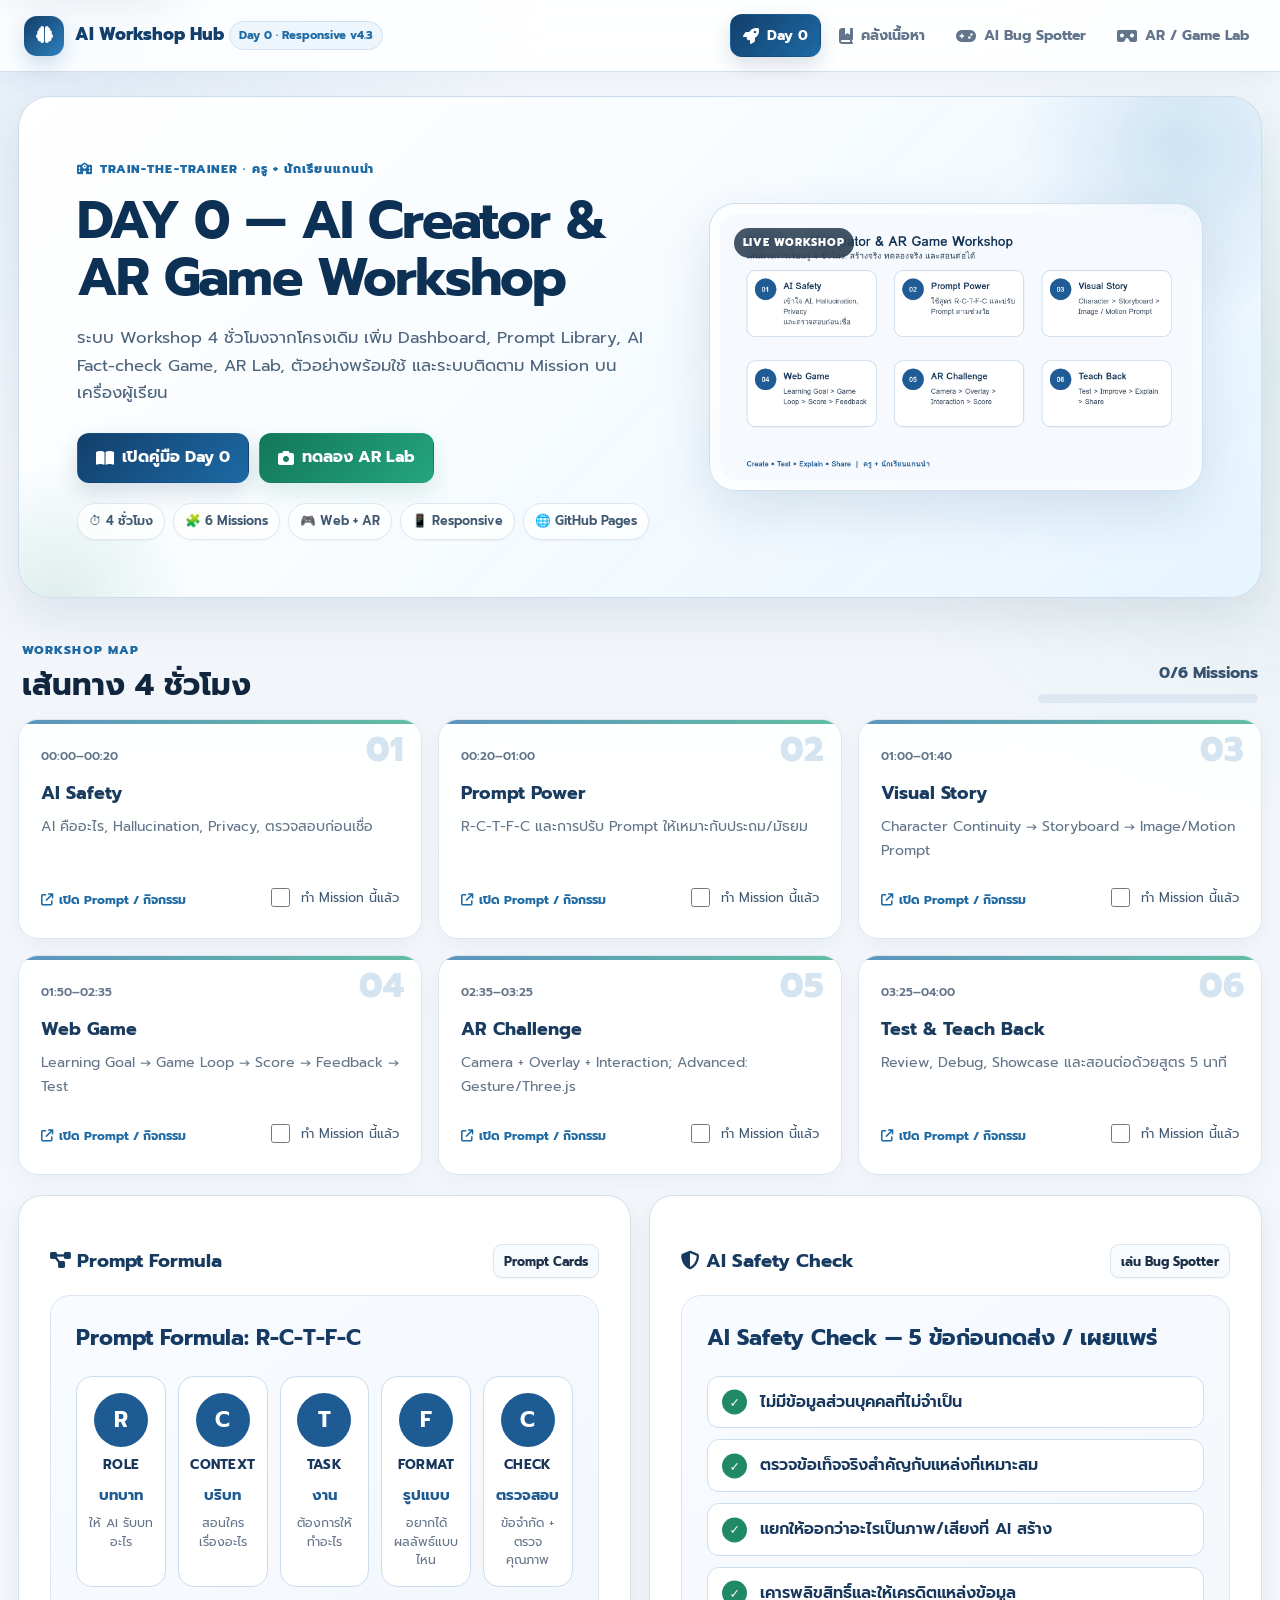
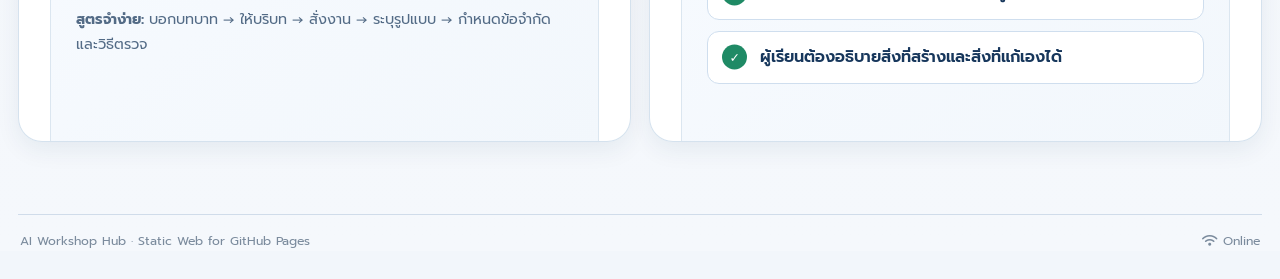
==== index.html @ 56086488 "full version" ====
<!DOCTYPE html>

<html lang="th">
<head>
<meta charset="utf-8"/>
<meta content="width=device-width, initial-scale=1.0, viewport-fit=cover" name="viewport"/><meta content="yes" name="apple-mobile-web-app-capable"/><meta content="default" name="apple-mobile-web-app-status-bar-style"/>
<meta content="#153a63" name="theme-color"/>
<meta content="AI Workshop Hub สำหรับครูและนักเรียนแกนนำ พร้อม Day 0, Prompt Library, AI Bug Spotter และ AR Lab" name="description"/>
<title>AI Workshop Hub — Day 0 Creator &amp; AR Lab</title>
<link href="manifest.webmanifest" rel="manifest"/>
<link href="style.css" rel="stylesheet"/>
<link href="https://fonts.googleapis.com" rel="preconnect"/>
<link crossorigin="" href="https://fonts.gstatic.com" rel="preconnect"/>
<link href="https://fonts.googleapis.com/css2?family=Prompt:wght@300;400;500;600;700&amp;display=swap" rel="stylesheet"/>
<link href="https://cdnjs.cloudflare.com/ajax/libs/font-awesome/6.5.1/css/all.min.css" rel="stylesheet">
<script defer="" src="https://cdn.jsdelivr.net/npm/marked/marked.min.js"></script>
<link href="https://cdnjs.cloudflare.com/ajax/libs/highlight.js/11.9.0/styles/github-dark.min.css" rel="stylesheet">
<script defer="" src="https://cdnjs.cloudflare.com/ajax/libs/highlight.js/11.9.0/highlight.min.js"></script>
<script defer="" src="https://unpkg.com/peerjs@1.5.2/dist/peerjs.min.js"></script>
<script defer="" src="https://cdnjs.cloudflare.com/ajax/libs/qrcodejs/1.0.0/qrcode.min.js"></script>
<script defer="" src="https://cdn.jsdelivr.net/npm/canvas-confetti@1.9.2/dist/confetti.browser.min.js"></script>
<script defer="" src="app.js"></script>
</head>
<body><a class="skip-link" href="#main-content">ข้ามไปยังเนื้อหาหลัก</a>
<div aria-live="polite" class="toast" id="toast" role="status">สำเร็จ</div>
<div aria-labelledby="modal-title" aria-modal="true" class="modal-backdrop hidden" id="feedback-modal" role="dialog">
<div class="modal-card">
<div class="modal-icon" id="modal-icon"></div>
<h3 id="modal-title">ผลการตรวจสอบ</h3>
<p class="modal-text" id="modal-explanation"></p>
<div class="modal-points" id="modal-points"></div>
<button class="btn btn-primary" id="btn-modal-next">ข้อถัดไป <i class="fa-solid fa-arrow-right"></i></button>
</div>
</div>
<header class="navbar">
<button aria-label="กลับหน้า Day 0" class="brand-button" data-target="home-view">
<i class="fa-solid fa-brain"></i>
<span class="brand-name">AI Workshop Hub <span class="badge-tag">Day 0 · Responsive v4.3</span></span>
</button>
<nav aria-label="เมนูหลัก" class="top-nav">
<button aria-label="Day 0" class="nav-btn active" data-target="home-view"><i class="fa-solid fa-rocket"></i><span class="nav-label">Day 0</span></button>
<button aria-label="คลังเนื้อหา" class="nav-btn" data-target="prompts-view"><i class="fa-solid fa-book-bookmark"></i><span class="nav-label">คลังเนื้อหา</span></button>
<button aria-label="AI Bug Spotter" class="nav-btn" data-target="game-view"><i class="fa-solid fa-gamepad"></i><span class="nav-label">AI Bug Spotter</span></button>
<button aria-label="AR / Game Lab" class="nav-btn" data-target="lab-view"><i class="fa-solid fa-vr-cardboard"></i><span class="nav-label">AR / Game Lab</span></button>
</nav>
</header>
<main class="container" id="main-content">
<section class="view active" id="home-view">
<div class="hero-panel">
<div class="hero-copy">
<span class="eyebrow"><i class="fa-solid fa-school"></i> Train-the-Trainer · ครู + นักเรียนแกนนำ</span>
<h1>DAY 0 — AI Creator &amp; AR Game Workshop</h1>
<p>ระบบ Workshop 4 ชั่วโมงจากโครงเดิม เพิ่ม Dashboard, Prompt Library, AI Fact-check Game, AR Lab, ตัวอย่างพร้อมใช้ และระบบติดตาม Mission บนเครื่องผู้เรียน</p>
<div class="hero-actions">
<button class="btn btn-primary btn-lg quick-nav" data-open-doc="content/day0.md" data-target="prompts-view"><i class="fa-solid fa-book-open"></i> เปิดคู่มือ Day 0</button>
<button class="btn btn-accent btn-lg quick-nav" data-target="lab-view"><i class="fa-solid fa-camera"></i> ทดลอง AR Lab</button>
</div>
<div class="hero-meta"><span>⏱ 4 ชั่วโมง</span><span>🧩 6 Missions</span><span>🎮 Web + AR</span><span>📱 Responsive</span><span>🌐 GitHub Pages</span></div>
</div>
<div class="hero-media">
<video autoplay="" loop="" muted="" playsinline="" poster="assets/day0/01-workshop-map.png" preload="metadata" src="assets/day0/workshop-intro.mp4"></video>
</div>
</div>
<div class="section-heading">
<div><span class="eyebrow">WORKSHOP MAP</span><h2>เส้นทาง 4 ชั่วโมง</h2></div>
<div class="progress-summary"><strong id="mission-progress-text">0/6 Missions</strong><div class="mini-progress"><span id="mission-progress-bar"></span></div></div>
</div>
<div class="timeline-grid" id="mission-grid">
<article class="mission-card mission-open" data-mission="1" data-open-doc="content/prompt-review-pack.md" data-find="AI Safety Check" role="button" tabindex="0" aria-label="เปิดเนื้อหา Mission 1: AI Safety">
<span class="mission-time">00:00–00:20</span><div class="mission-num">01</div>
<h3>AI Safety</h3><p>AI คืออะไร, Hallucination, Privacy, ตรวจสอบก่อนเชื่อ</p>
<div class="mission-footer"><span class="mission-link"><i class="fa-solid fa-arrow-up-right-from-square"></i> เปิด Prompt / กิจกรรม</span>
<label><input class="mission-check" data-mission="1" type="checkbox"/> ทำ Mission นี้แล้ว</label></div>
</article>
<article class="mission-card mission-open" data-mission="2" data-open-doc="content/prompt-cards.md" data-find="Explain" role="button" tabindex="0" aria-label="เปิดเนื้อหา Mission 2: Prompt Power">
<span class="mission-time">00:20–01:00</span><div class="mission-num">02</div>
<h3>Prompt Power</h3><p>R-C-T-F-C และการปรับ Prompt ให้เหมาะกับประถม/มัธยม</p>
<div class="mission-footer"><span class="mission-link"><i class="fa-solid fa-arrow-up-right-from-square"></i> เปิด Prompt / กิจกรรม</span>
<label><input class="mission-check" data-mission="2" type="checkbox"/> ทำ Mission นี้แล้ว</label></div>
</article>
<article class="mission-card mission-open" data-mission="3" data-open-doc="content/prompt-visual-story-pack.md" data-find="Storyboard 6 Scenes" role="button" tabindex="0" aria-label="เปิดเนื้อหา Mission 3: Visual Story">
<span class="mission-time">01:00–01:40</span><div class="mission-num">03</div>
<h3>Visual Story</h3><p>Character Continuity → Storyboard → Image/Motion Prompt</p>
<div class="mission-footer"><span class="mission-link"><i class="fa-solid fa-arrow-up-right-from-square"></i> เปิด Prompt / กิจกรรม</span>
<label><input class="mission-check" data-mission="3" type="checkbox"/> ทำ Mission นี้แล้ว</label></div>
</article>
<article class="mission-card mission-open" data-mission="4" data-open-doc="content/prompt-game-pack.md" data-find="Web Quiz Adventure" role="button" tabindex="0" aria-label="เปิดเนื้อหา Mission 4: Web Game">
<span class="mission-time">01:50–02:35</span><div class="mission-num">04</div>
<h3>Web Game</h3><p>Learning Goal → Game Loop → Score → Feedback → Test</p>
<div class="mission-footer"><span class="mission-link"><i class="fa-solid fa-arrow-up-right-from-square"></i> เปิด Prompt / กิจกรรม</span>
<label><input class="mission-check" data-mission="4" type="checkbox"/> ทำ Mission นี้แล้ว</label></div>
</article>
<article class="mission-card mission-open" data-mission="5" data-open-doc="content/prompt-ar-pack.md" data-find="Camera AR Learning Hunt" role="button" tabindex="0" aria-label="เปิดเนื้อหา Mission 5: AR Challenge">
<span class="mission-time">02:35–03:25</span><div class="mission-num">05</div>
<h3>AR Challenge</h3><p>Camera + Overlay + Interaction; Advanced: Gesture/Three.js</p>
<div class="mission-footer"><span class="mission-link"><i class="fa-solid fa-arrow-up-right-from-square"></i> เปิด Prompt / กิจกรรม</span>
<label><input class="mission-check" data-mission="5" type="checkbox"/> ทำ Mission นี้แล้ว</label></div>
</article>
<article class="mission-card mission-open" data-mission="6" data-open-doc="content/prompt-review-pack.md" data-find="UX Test" role="button" tabindex="0" aria-label="เปิดเนื้อหา Mission 6: Test & Teach Back">
<span class="mission-time">03:25–04:00</span><div class="mission-num">06</div>
<h3>Test & Teach Back</h3><p>Review, Debug, Showcase และสอนต่อด้วยสูตร 5 นาที</p>
<div class="mission-footer"><span class="mission-link"><i class="fa-solid fa-arrow-up-right-from-square"></i> เปิด Prompt / กิจกรรม</span>
<label><input class="mission-check" data-mission="6" type="checkbox"/> ทำ Mission นี้แล้ว</label></div>
</article>
</div><div class="dashboard-grid">
<article class="card asset-card">
<div class="card-title-row"><h3><i class="fa-solid fa-diagram-project"></i> Prompt Formula</h3><button class="btn btn-secondary btn-small quick-nav" data-open-doc="content/prompt-cards.md" data-target="prompts-view">Prompt Cards</button></div>
<div class="formula-native" aria-label="Prompt Formula R-C-T-F-C">
  <div class="formula-title">Prompt Formula: R-C-T-F-C</div>
  <div class="formula-grid">
    <div class="formula-step"><b>R</b><strong>ROLE</strong><span>บทบาท</span><small>ให้ AI รับบทอะไร</small></div>
    <div class="formula-step"><b>C</b><strong>CONTEXT</strong><span>บริบท</span><small>สอนใคร เรื่องอะไร</small></div>
    <div class="formula-step"><b>T</b><strong>TASK</strong><span>งาน</span><small>ต้องการให้ทำอะไร</small></div>
    <div class="formula-step"><b>F</b><strong>FORMAT</strong><span>รูปแบบ</span><small>อยากได้ผลลัพธ์แบบไหน</small></div>
    <div class="formula-step"><b>C</b><strong>CHECK</strong><span>ตรวจสอบ</span><small>ข้อจำกัด + ตรวจคุณภาพ</small></div>
  </div>
  <p class="formula-caption"><strong>สูตรจำง่าย:</strong> บอกบทบาท → ให้บริบท → สั่งงาน → ระบุรูปแบบ → กำหนดข้อจำกัดและวิธีตรวจ</p>
</div>
</article>
<article class="card asset-card">
<div class="card-title-row"><h3><i class="fa-solid fa-shield-halved"></i> AI Safety Check</h3><button class="btn btn-secondary btn-small quick-nav" data-target="game-view">เล่น Bug Spotter</button></div>
<div class="safety-native" aria-label="AI Safety Check">
  <h4>AI Safety Check — 5 ข้อก่อนกดส่ง / เผยแพร่</h4>
  <ol>
    <li>ไม่มีข้อมูลส่วนบุคคลที่ไม่จำเป็น</li>
    <li>ตรวจข้อเท็จจริงสำคัญกับแหล่งที่เหมาะสม</li>
    <li>แยกให้ออกว่าอะไรเป็นภาพ/เสียงที่ AI สร้าง</li>
    <li>เคารพลิขสิทธิ์และให้เครดิตแหล่งข้อมูล</li>
    <li>ผู้เรียนต้องอธิบายสิ่งที่สร้างและสิ่งที่แก้เองได้</li>
  </ol>
</div>
</article>
</div>
</section>
<section class="view" id="prompts-view">
<div class="sidebar-layout">
<aside class="sidebar">
<div class="sidebar-title"><h3>คลังเนื้อหา</h3><span class="soft-badge">Dynamic Markdown</span></div>
<ul class="doc-list" id="dynamic-doc-list"><li class="loading-list">กำลังโหลด...</li></ul>
<div class="quick-filter"><h4>ค้นหาในเอกสาร</h4><input id="prompt-search" placeholder="เช่น AR, Prompt, Safety..." type="search"/></div>
<div class="category-filters" id="category-filters"><h4>กรองหัวข้อ</h4><button class="chip-filter active" data-filter="all">ทั้งหมด</button><button class="chip-filter" data-filter="Card">Cards</button><button class="chip-filter" data-filter="Game">Game</button><button class="chip-filter" data-filter="AR">AR</button><button class="chip-filter" data-filter="Storyboard">Story</button><button class="chip-filter" data-filter="Safety">Safety</button></div>
</aside>
<article class="content-area">
<div class="content-header">
<div><span class="soft-badge">Markdown</span><div class="document-breadcrumb" id="doc-breadcrumb-title">กำลังโหลด...</div></div>
<div class="action-buttons"><button class="btn btn-secondary" id="reload-btn"><i class="fa-solid fa-arrows-rotate"></i> รีเฟรช</button><button class="btn btn-secondary" id="copy-doc-link"><i class="fa-solid fa-link"></i> ลิงก์เอกสาร</button></div>
</div>
<div class="loading-box hidden" id="loading-indicator"><i class="fa-solid fa-circle-notch fa-spin"></i> กำลังโหลดข้อมูล...</div>
<div class="markdown-body" id="markdown-output"></div>
</article>
</div>
</section>
<section class="view" id="game-view">
<div class="game-lobby card" id="game-lobby">
<div class="lobby-badge"><i class="fa-solid fa-magnifying-glass"></i> AI Photo Hunt &amp; Fact Checking</div>
<h2>AI Bug Spotter</h2>
<p class="subtitle">กิจกรรม Kahoot-style จากระบบเดิม เพิ่มตัวอย่าง Hallucination, Privacy, Prompt และ Phishing พร้อมใช้ใน Day 0</p>
<div class="mode-selection">
<button class="mode-card" id="btn-mode-single"><i class="fa-solid fa-user-astronaut"></i><h3>Single Player</h3><p>เหมาะกับ Demo และการทดลองรายบุคคล</p></button>
<button class="mode-card" id="btn-mode-multi"><i class="fa-solid fa-tower-broadcast"></i><h3>Live Classroom</h3><p>Host เปิดห้องและให้ผู้เรียน Join ผ่าน PIN/QR</p></button>
</div>
<div class="setup-box hidden" id="single-setup"><label for="player-name-single">ชื่อหรือรหัสผู้เล่น</label><input id="player-name-single" placeholder="ชื่อผู้เล่น..." type="text"><button class="btn btn-primary" id="btn-start-single"><i class="fa-solid fa-play"></i> เริ่มเกม</button></input></div>
<div class="setup-box hidden" id="multi-setup">
<div class="grid-2">
<div class="sub-card"><div class="role-badge"><i class="fa-solid fa-chalkboard-user"></i> Host / วิทยากร</div><button class="btn btn-accent full-width" id="btn-create-room"><i class="fa-solid fa-plus-circle"></i> เปิดห้อง</button><div class="hidden room-info" id="room-info"><p><strong>Room PIN</strong></p><div class="copy-box"><input id="created-room-id" readonly="" type="text"><button class="btn btn-small btn-secondary" id="btn-copy-link"><i class="fa-regular fa-copy"></i> Copy Link</button></input></div><div class="qr-container"><p class="qr-label">QR เข้าห้อง</p><div id="qrcode-box"></div></div><div class="lobby-player-list"><h5>ผู้เล่น (<span id="player-count">0</span>)</h5><ul id="connected-players-list"></ul></div><button class="btn btn-primary full-width" id="btn-host-start-game"><i class="fa-solid fa-flag-checkered"></i> เริ่มพร้อมกัน</button></div></div>
<div class="sub-card"><div class="role-badge role-student"><i class="fa-solid fa-user-graduate"></i> Join / ผู้เข้าอบรม</div><label>ชื่อผู้เล่น</label><input id="player-name-multi" placeholder="ชื่อเล่น" type="text"><label>PIN ห้อง</label><input id="join-room-id" placeholder="PIN-XXXX" type="text"><button class="btn btn-primary full-width" id="btn-join-room"><i class="fa-solid fa-right-to-bracket"></i> เข้าสู่เกม</button><p class="status-msg" id="join-status"></p></input></input></div>
</div>
<p class="notice"><i class="fa-solid fa-circle-info"></i> Live Classroom ใช้ PeerJS สำหรับ signaling/peer connection จึงต้องมีอินเทอร์เน็ต แม้เว็บหลักจะเป็น Static GitHub Pages</p>
</div>
</div>
<div class="card hidden" id="game-play">
<div class="game-header"><div><span class="badge" id="hud-mode">Single Player</span> <span class="badge" id="hud-question-index">ข้อที่ 1/x</span></div><div class="hud-timer"><i class="fa-regular fa-clock"></i> <span id="time-left">20</span> วินาที</div><div class="hud-score">คะแนน: <span id="current-score">0</span></div></div>
<div class="progress-bar-container"><div class="progress-bar-fill" id="timer-bar"></div></div>
<div class="scenario-box text-center"><div class="scenario-meta text-left"><span class="category-pill" id="scenario-title">หมวดหมู่</span></div><h3 class="prompt-instruction" id="scenario-prompt">โจทย์คำถาม...</h3><img alt="ภาพโจทย์สำหรับ AI Bug Spotter" class="hidden scenario-image" id="scenario-image" src=""><div class="ai-generated-box text-left hidden" id="text-scenario-box"><div class="ai-tag"><i class="fa-solid fa-robot"></i> ข้อมูลที่ AI สร้าง/ประมวลผล</div><p id="ai-response-text">ข้อความ...</p></div></img></div>
<div class="question-options"><div class="kahoot-grid" id="options-container"></div></div>
</div>
<div class="card hidden" id="game-results"><div class="result-header text-center"><div class="trophy-icon">🏆</div><h2>สรุปผลการแข่งขัน</h2><div class="my-final-score">คะแนนของคุณ: <span id="final-score-val">0</span></div></div><div class="leaderboard-section"><table class="scoreboard-table" id="top5-table"><thead><tr><th>อันดับ</th><th>ชื่อผู้เล่น</th><th>คะแนน</th></tr></thead><tbody></tbody></table></div><div class="result-actions"><button class="btn btn-primary" id="btn-play-again"><i class="fa-solid fa-arrow-rotate-left"></i> กลับ Lobby</button></div></div>
</section>
<section class="view" id="lab-view">
<div class="section-heading"><div><span class="eyebrow">DAY 0 LAB</span><h2>ตัวอย่างพร้อมทดลอง</h2><p class="subtitle">ใช้ Demo สำเร็จก่อน แล้วให้ทีมแก้ Content/Rule/UI เพื่อสร้างเวอร์ชันของตนเอง</p></div></div>
<div class="lab-grid">
<article class="lab-card"><div class="lab-icon"><i class="fa-solid fa-list-check"></i></div><h3>Interactive Quiz</h3><p>ตัวอย่างเกม AI Safety แบบ HTML ไฟล์เดียว เหมาะกับ Mission 4</p><div class="lab-actions"><button class="btn btn-primary open-demo" data-demo="examples/interactive-quiz.html" data-title="Interactive Quiz">เปิดในหน้านี้</button><a class="btn btn-secondary" href="examples/interactive-quiz.html" rel="noopener" target="_blank">เปิด Tab ใหม่</a></div></article>
<article class="lab-card"><div class="lab-icon"><i class="fa-solid fa-camera-retro"></i></div><h3>AR Word Hunt</h3><p>Camera background + HTML overlay + Tap/Score เป็น Core AR ที่ทำได้ใน 4 ชั่วโมง</p><div class="lab-actions"><button class="btn btn-accent open-demo" data-demo="examples/ar-word-hunt.html" data-title="AR Word Hunt">เปิดในหน้านี้</button><a class="btn btn-secondary" href="examples/ar-word-hunt.html" rel="noopener" target="_blank">เปิด Tab ใหม่</a></div></article>
<article class="lab-card"><div class="lab-icon"><i class="fa-solid fa-code"></i></div><h3>Advanced Challenge</h3><p>ต่อยอดด้วย MediaPipe Hands + Three.js + Gesture Control ตาม Prompt ใน Day 0</p><div class="lab-actions"><button class="btn btn-secondary quick-nav" data-find="Advanced Challenge" data-open-doc="content/day0.md" data-target="prompts-view">เปิด Prompt</button></div></article>
<article class="lab-card gemini-card"><div class="lab-icon"><i class="fa-solid fa-wand-magic-sparkles"></i></div><h3>สร้าง/แก้ AR ด้วย Gemini</h3><p>Copy Prompt → เปิด Google AI Studio Build → ให้ Gemini สร้างหรือ Import GitHub → ทดสอบ Live Preview แล้วค่อย Push กลับ GitHub</p><div class="lab-actions"><button class="btn btn-primary" id="copy-gemini-ar-prompt"><i class="fa-regular fa-copy"></i> Copy AR Prompt</button><a class="btn btn-accent" href="https://aistudio.google.com/apps" target="_blank" rel="noopener"><i class="fa-solid fa-arrow-up-right-from-square"></i> เปิด AI Studio Build</a></div></article>
</div>

<div class="gemini-workflow card">
<div class="card-title-row"><div><span class="eyebrow">GEMINI BUILD WORKFLOW</span><h3>Prompt → Generate → Live Preview → Test → GitHub</h3></div><span class="soft-badge">Recommended</span></div>
<div class="gemini-steps">
<div><strong>1</strong><span>กด Copy AR Prompt</span></div>
<div><strong>2</strong><span>เปิด Google AI Studio → Build</span></div>
<div><strong>3</strong><span>Paste Prompt หรือ Import GitHub</span></div>
<div><strong>4</strong><span>ทดสอบ Live Preview / เปิด Tab ใหม่เพื่อ Camera</span></div>
<div><strong>5</strong><span>Export / Push กลับ GitHub</span></div>
</div>
<details class="prompt-details"><summary>ดู Prompt ที่เตรียมไว้</summary><textarea id="gemini-ar-prompt" readonly>แก้ไข/สร้างเกม AR สำหรับ Workshop การศึกษา โดยให้พร้อมทดสอบใน Browser

เป้าหมาย:
สร้างเกม "AR Word Hunt" สำหรับนักเรียนประถม/มัธยม โดยใช้กล้องจริงเป็นฉากหลัง และมีคำศัพท์ลอยบนหน้าจอ

ข้อกำหนด:
- Web app responsive ใช้ได้ Desktop / Tablet / Mobile
- เปิดกล้องด้วย navigator.mediaDevices.getUserMedia หลังผู้ใช้กดปุ่มเท่านั้น
- ไม่บันทึกและไม่อัปโหลดภาพจากกล้อง
- คำเป้าหมาย: คำกริยา เช่น วิ่ง อ่าน เขียน เดิน นอน กระโดด ร้อง ว่ายน้ำ เต้น ยิ้ม
- คำหลอก: ครู บ้าน โรงเรียน แมว หนังสือ โต๊ะ ดินสอ ต้นไม้ รถ ปลา
- แต่ละรอบแสดง 3 คำ: คำกริยา 1 + คำหลอก 2
- แตะคำกริยา: +10 และไปข้อต่อไปอัตโนมัติ
- แตะคำหลอก: -5 แต่คะแนนไม่ต่ำกว่า 0 และไปข้อต่อไป
- ทั้งหมด 10 รอบ
- รองรับ mouse, touch, stylus ด้วย Pointer Events
- ป้องกันการกดซ้ำระหว่างเปลี่ยนข้อ
- มี feedback สีเขียว/แดงก่อนเปลี่ยนข้อ
- ถ้ากล้องถูกปฏิเสธ ให้เกมเล่นต่อด้วย background สำรอง
- UI ภาษาไทย ตัวอักษรใหญ่ อ่านง่าย
- Accessibility: keyboard, aria-label, focus state
- หลีกเลี่ยงการใช้ global variables จาก element id; ใช้ document.getElementById ชัดเจน
- ถ้าฉัน Import GitHub repository นี้เข้ามา ให้รักษาโครงสร้าง Static GitHub Pages เดิม
- ถ้าเป็นไปได้ใช้ HTML/CSS/JavaScript แบบ static ไม่มี backend และไม่มี build step

หลังแก้ไข:
1. ตรวจว่าแตะ "นอน" แล้วได้ +10 จริง
2. ตรวจว่า score update ทันที
3. ตรวจว่าเปลี่ยนรอบภายในประมาณ 0.8 วินาที
4. ทดสอบ Desktop และ Mobile viewport
5. สรุปไฟล์ที่แก้และเหตุผล</textarea></details>
<p class="gemini-note"><i class="fa-solid fa-circle-info"></i> ระบบ Workshop นี้เป็น Static GitHub Pages จึงไม่ฝัง Gemini API key ไว้ในหน้าเว็บ แต่ใช้ AI Studio Build เป็นพื้นที่สร้างและทดสอบโค้ด แล้วนำผลลัพธ์กลับมาที่ Repository จะปลอดภัยและสอนต่อได้ง่ายกว่า</p>
</div>

<div class="demo-stage hidden" id="demo-stage"><div class="demo-toolbar"><div><strong id="demo-title">Demo</strong><span> · Live Preview (อนุญาต Camera)</span></div><button class="btn btn-secondary" id="close-demo"><i class="fa-solid fa-xmark"></i> ปิด</button></div><iframe allow="camera; microphone" id="demo-frame" loading="lazy" title="Workshop demo"></iframe></div>
<div class="card tips-card"><h3><i class="fa-solid fa-lightbulb"></i> วิธีใช้ในห้องอบรม</h3><div class="tip-steps"><div><strong>1. Run</strong><span>เล่น Demo ก่อน</span></div><div><strong>2. Remix</strong><span>เปลี่ยนคำถาม/คำศัพท์</span></div><div><strong>3. Test</strong><span>Desktop + Mobile</span></div><div><strong>4. Explain</strong><span>อธิบาย Logic ให้เพื่อน</span></div></div></div>
</section>
</main>
<footer class="footer"><span>AI Workshop Hub · Static Web for GitHub Pages</span><span id="offline-status"><i class="fa-solid fa-wifi"></i> Online</span></footer>
</body>
</html>
---- style.css ----
/* =========================================================
   AI Workshop Hub — Responsive UI v4
   Desktop · Tablet · Mobile · GitHub Pages friendly
   ========================================================= */
:root {
  --primary: #123f6b;
  --primary-2: #1d6aa5;
  --primary-3: #2f82bf;
  --primary-soft: #eaf4fc;
  --accent: #168567;
  --accent-2: #24a57e;
  --accent-soft: #eaf8f3;
  --purple: #7357dc;
  --purple-soft: #f1edff;
  --danger: #d94848;
  --danger-soft: #fff0f0;
  --warning: #d88a18;
  --warning-soft: #fff8e8;
  --success: #138a62;
  --ink: #11253d;
  --text-main: #1d3048;
  --text-muted: #63758b;
  --bg-main: #f2f6fb;
  --bg-card: rgba(255, 255, 255, .94);
  --border: #dbe6f0;
  --border-strong: #c9d8e8;
  --shadow-xs: 0 1px 2px rgba(17, 37, 61, .05);
  --shadow-sm: 0 8px 24px rgba(19, 55, 89, .07);
  --shadow-md: 0 18px 46px rgba(19, 55, 89, .10);
  --shadow-lg: 0 28px 70px rgba(16, 49, 80, .16);
  --radius-sm: 10px;
  --radius-md: 16px;
  --radius-lg: 24px;
  --radius-xl: 32px;
  --content-max: 1420px;
  --nav-h: 72px;
}

* { box-sizing: border-box; }
html { scroll-behavior: smooth; background: var(--bg-main); }
body {
  margin: 0;
  min-height: 100vh;
  font-family: 'Prompt', system-ui, -apple-system, BlinkMacSystemFont, 'Segoe UI', sans-serif;
  color: var(--text-main);
  line-height: 1.65;
  background:
    radial-gradient(circle at 5% 0%, rgba(47,130,191,.10), transparent 30rem),
    radial-gradient(circle at 100% 20%, rgba(22,133,103,.08), transparent 28rem),
    linear-gradient(180deg, #f8fbff 0%, var(--bg-main) 34%, #f5f8fc 100%);
}
body::before {
  content: '';
  position: fixed;
  inset: 0;
  pointer-events: none;
  z-index: -1;
  opacity: .28;
  background-image: radial-gradient(rgba(18,63,107,.20) .6px, transparent .6px);
  background-size: 22px 22px;
  mask-image: linear-gradient(to bottom, #000, transparent 60%);
}
button, input { font: inherit; }
button, a { -webkit-tap-highlight-color: transparent; }
button:focus-visible, a:focus-visible, input:focus-visible {
  outline: 3px solid rgba(47,130,191,.35);
  outline-offset: 3px;
}
img, video, iframe { max-width: 100%; }
.hidden { display: none !important; }
.text-center { text-align: center; }
.text-left { text-align: left; }
.full-width { width: 100%; }

.skip-link {
  position: fixed;
  top: 10px;
  left: 10px;
  z-index: 2000;
  transform: translateY(-160%);
  padding: 10px 14px;
  border-radius: 10px;
  background: #fff;
  color: var(--primary);
  box-shadow: var(--shadow-md);
  text-decoration: none;
  font-weight: 700;
}
.skip-link:focus { transform: translateY(0); }

/* ---------- Top navigation ---------- */
.navbar {
  position: sticky;
  top: 0;
  z-index: 100;
  min-height: var(--nav-h);
  display: flex;
  align-items: center;
  justify-content: space-between;
  gap: 20px;
  padding: 10px max(18px, calc((100vw - var(--content-max)) / 2 + 18px));
  border-bottom: 1px solid rgba(207,221,235,.88);
  background: rgba(255,255,255,.82);
  backdrop-filter: saturate(140%) blur(18px);
  box-shadow: 0 8px 26px rgba(17,45,73,.05);
}
.brand-button {
  min-width: 0;
  border: 0;
  background: transparent;
  color: var(--primary);
  display: inline-flex;
  align-items: center;
  gap: 11px;
  cursor: pointer;
  font-weight: 750;
  font-size: 1.06rem;
  white-space: nowrap;
}
.brand-button > i {
  display: grid;
  place-items: center;
  width: 40px;
  height: 40px;
  flex: 0 0 auto;
  border-radius: 13px;
  color: #fff;
  background: linear-gradient(135deg, var(--primary), var(--primary-3));
  box-shadow: 0 9px 20px rgba(29,106,165,.20);
}
.brand-name { overflow: hidden; text-overflow: ellipsis; }
.badge-tag, .soft-badge, .badge {
  display: inline-flex;
  align-items: center;
  gap: 5px;
  padding: 4px 9px;
  border: 1px solid #cfe1f3;
  border-radius: 999px;
  background: #edf6fd;
  color: var(--primary-2);
  font-size: .72rem;
  font-weight: 700;
  vertical-align: middle;
}
.top-nav {
  display: flex;
  align-items: center;
  justify-content: flex-end;
  gap: 5px;
}
.nav-btn {
  min-height: 42px;
  border: 1px solid transparent;
  border-radius: 12px;
  padding: 9px 12px;
  background: transparent;
  color: var(--text-muted);
  display: inline-flex;
  align-items: center;
  justify-content: center;
  gap: 8px;
  cursor: pointer;
  font-size: .88rem;
  font-weight: 650;
  white-space: nowrap;
}
.nav-btn i { font-size: 1rem; }
.nav-btn:hover {
  color: var(--primary-2);
  background: rgba(234,244,252,.7);
  border-color: #d9eaf7;
}
.nav-btn.active {
  color: #fff;
  background: linear-gradient(135deg, var(--primary), var(--primary-2));
  border-color: transparent;
  box-shadow: 0 8px 20px rgba(18,63,107,.16);
}

/* ---------- Main / global components ---------- */
.container {
  width: min(var(--content-max), calc(100% - 36px));
  margin: 24px auto 72px;
}
.view { display: none; animation: viewIn .28s ease both; }
.view.active { display: block; }
@keyframes viewIn { from { opacity: 0; transform: translateY(6px); } to { opacity: 1; transform: none; } }

.btn {
  min-height: 42px;
  display: inline-flex;
  align-items: center;
  justify-content: center;
  gap: 8px;
  padding: 10px 15px;
  border: 1px solid transparent;
  border-radius: 12px;
  cursor: pointer;
  text-decoration: none;
  font-weight: 680;
  line-height: 1.2;
  transition: transform .18s ease, box-shadow .18s ease, background .18s ease, border-color .18s ease;
}
.btn:hover { transform: translateY(-1px); }
.btn:active { transform: translateY(0); }
.btn-primary {
  color: #fff;
  background: linear-gradient(135deg, var(--primary), var(--primary-2));
  box-shadow: 0 9px 22px rgba(18,63,107,.16);
}
.btn-primary:hover { box-shadow: 0 12px 28px rgba(18,63,107,.22); }
.btn-accent {
  color: #fff;
  background: linear-gradient(135deg, #127759, var(--accent-2));
  box-shadow: 0 9px 22px rgba(22,133,103,.15);
}
.btn-secondary {
  color: var(--text-main);
  background: #f8fbfe;
  border-color: var(--border);
  box-shadow: var(--shadow-xs);
}
.btn-secondary:hover { border-color: #bbd1e5; background: #fff; }
.btn-lg { min-height: 50px; padding: 13px 18px; font-size: 1rem; }
.btn-small { min-height: 34px; padding: 7px 10px; font-size: .79rem; border-radius: 9px; }

.card {
  border: 1px solid rgba(211,225,238,.95);
  border-radius: var(--radius-lg);
  padding: clamp(20px, 2.4vw, 32px);
  background: var(--bg-card);
  box-shadow: var(--shadow-sm);
}
.card:hover { border-color: #c7d9e9; }
.eyebrow {
  display: inline-flex;
  align-items: center;
  gap: 7px;
  color: var(--primary-2);
  font-size: .76rem;
  font-weight: 780;
  letter-spacing: .09em;
  text-transform: uppercase;
}
.subtitle { color: var(--text-muted); margin: 6px 0 0; }

/* ---------- Day 0 hero ---------- */
.hero-panel {
  position: relative;
  isolation: isolate;
  display: grid;
  grid-template-columns: minmax(0, 1.08fr) minmax(360px, .92fr);
  align-items: center;
  gap: clamp(24px, 4vw, 54px);
  overflow: hidden;
  padding: clamp(30px, 4.5vw, 62px);
  border: 1px solid rgba(203,220,236,.95);
  border-radius: var(--radius-xl);
  background:
    linear-gradient(135deg, rgba(255,255,255,.99) 0%, rgba(248,252,255,.98) 44%, rgba(230,244,255,.95) 100%);
  box-shadow: var(--shadow-md);
}
.hero-panel::before,
.hero-panel::after {
  content: '';
  position: absolute;
  z-index: -1;
  border-radius: 50%;
  filter: blur(2px);
}
.hero-panel::before {
  width: 340px; height: 340px;
  right: -90px; top: -120px;
  background: radial-gradient(circle, rgba(47,130,191,.18), rgba(47,130,191,0) 70%);
}
.hero-panel::after {
  width: 270px; height: 270px;
  left: -100px; bottom: -140px;
  background: radial-gradient(circle, rgba(22,133,103,.12), rgba(22,133,103,0) 72%);
}
.hero-copy { min-width: 0; }
.hero-copy h1 {
  margin: 12px 0 18px;
  max-width: 860px;
  color: #0d3154;
  font-size: clamp(2.05rem, 4.1vw, 4.15rem);
  line-height: 1.08;
  letter-spacing: -.035em;
}
.hero-copy > p {
  max-width: 790px;
  color: #4c637b;
  font-size: clamp(.96rem, 1.3vw, 1.08rem);
}
.hero-actions { display: flex; flex-wrap: wrap; gap: 10px; margin: 26px 0 20px; }
.hero-meta { display: flex; flex-wrap: wrap; gap: 8px; }
.hero-meta span {
  padding: 7px 11px;
  border: 1px solid #dce7f2;
  border-radius: 999px;
  background: rgba(255,255,255,.78);
  color: #3f5871;
  font-size: .79rem;
  font-weight: 560;
  box-shadow: var(--shadow-xs);
}
.hero-media {
  position: relative;
  min-width: 0;
  padding: 10px;
  border: 1px solid rgba(201,218,234,.85);
  border-radius: 26px;
  background: rgba(255,255,255,.64);
  box-shadow: 0 20px 54px rgba(18,63,107,.13);
}
.hero-media::before {
  content: 'LIVE WORKSHOP';
  position: absolute;
  z-index: 2;
  top: 24px;
  left: 24px;
  padding: 6px 9px;
  border-radius: 999px;
  background: rgba(10,31,53,.74);
  color: #fff;
  font-size: .68rem;
  font-weight: 750;
  letter-spacing: .08em;
  backdrop-filter: blur(8px);
}
.hero-media video {
  display: block;
  width: 100%;
  aspect-ratio: 16 / 9;
  object-fit: cover;
  border-radius: 18px;
  background: #dfeaf4;
}

/* ---------- Sections / mission cards ---------- */
.section-heading {
  display: flex;
  align-items: end;
  justify-content: space-between;
  gap: 20px;
  margin: 38px 4px 16px;
}
.section-heading h2 { margin: 4px 0 0; color: var(--ink); font-size: clamp(1.45rem, 2.4vw, 2rem); line-height: 1.2; }
.progress-summary { min-width: 220px; text-align: right; color: #35526f; }
.mini-progress {
  height: 9px;
  margin-top: 8px;
  overflow: hidden;
  border-radius: 999px;
  background: #dde8f2;
}
.mini-progress span {
  display: block;
  width: 0;
  height: 100%;
  border-radius: inherit;
  background: linear-gradient(90deg, var(--primary-2), var(--accent-2));
  box-shadow: 0 0 14px rgba(36,165,126,.28);
  transition: width .35s ease;
}
.timeline-grid { display: grid; grid-template-columns: repeat(3, minmax(0,1fr)); gap: 16px; }
.mission-card {
  position: relative;
  min-height: 220px;
  overflow: hidden;
  padding: 22px;
  border: 1px solid var(--border);
  border-radius: 20px;
  background: rgba(255,255,255,.93);
  box-shadow: 0 7px 22px rgba(20,52,82,.045);
  transition: transform .2s ease, box-shadow .2s ease, border-color .2s ease;
}
.mission-card::before {
  content: '';
  position: absolute;
  top: 0; left: 0; right: 0;
  height: 4px;
  background: linear-gradient(90deg, var(--primary-2), var(--accent-2));
  opacity: .72;
}
.mission-card:hover { transform: translateY(-3px); box-shadow: var(--shadow-sm); border-color: #c4d7e8; }
.mission-card.completed { border-color: #9ad8c1; background: linear-gradient(145deg,#f5fcf9,#fff); }
.mission-card.completed::before { background: linear-gradient(90deg, #168567, #34b990); opacity: 1; }
.mission-time { color: var(--text-muted); font-size: .74rem; font-weight: 600; }
.mission-num { position: absolute; right: 17px; top: 13px; color: #d5e4f1; font-size: 2.1rem; font-weight: 800; line-height: 1; }
.mission-card.completed .mission-num { color: #c3eadb; }
.mission-card h3 { margin: 10px 0 7px; color: #183b5f; font-size: 1.12rem; }
.mission-card p { min-height: 56px; margin: 0; color: #627589; font-size: .88rem; }
.mission-card label {
  display: flex;
  align-items: center;
  gap: 8px;
  width: fit-content;
  margin-top: 15px;
  color: #405973;
  font-size: .8rem;
  cursor: pointer;
}
.mission-card input { width: 19px; height: 19px; accent-color: var(--accent); cursor: pointer; }

.dashboard-grid { display: grid; grid-template-columns: repeat(2, minmax(0,1fr)); gap: 18px; margin-top: 20px; }
.asset-card { overflow: hidden; }
.asset-card img {
  display: block;
  width: 100%;
  margin-top: 16px;
  border: 1px solid var(--border);
  border-radius: 16px;
  background: #f5f8fb;
  transition: transform .25s ease;
}
.asset-card:hover img { transform: scale(1.012); }
.card-title-row { display: flex; align-items: center; justify-content: space-between; gap: 12px; }
.card-title-row h3 { color: #173b60; }

/* ---------- Markdown library ---------- */
.sidebar-layout { display: grid; grid-template-columns: 310px minmax(0,1fr); gap: 22px; align-items: start; }
.sidebar {
  position: sticky;
  top: calc(var(--nav-h) + 16px);
  max-height: calc(100vh - var(--nav-h) - 34px);
  overflow: auto;
  padding: 18px;
  border: 1px solid var(--border);
  border-radius: 18px;
  background: rgba(255,255,255,.94);
  box-shadow: var(--shadow-sm);
  scrollbar-width: thin;
}
.sidebar-title { display: flex; align-items: center; justify-content: space-between; gap: 8px; margin-bottom: 12px; }
.sidebar-title h3 { color: #173a5d; }
.doc-list { list-style: none; margin: 0 0 18px; padding: 0; }
.doc-item {
  display: flex;
  align-items: flex-start;
  gap: 10px;
  margin-bottom: 5px;
  padding: 10px 11px;
  border: 1px solid transparent;
  border-radius: 11px;
  color: #40566f;
  cursor: pointer;
  font-size: .87rem;
  transition: .16s ease;
}
.doc-item i { width: 18px; margin-top: 4px; text-align: center; color: #6b89a8; }
.doc-item small { display: block; color: #8a99aa; font-size: .7rem; font-weight: 450; }
.doc-item:hover { background: #f3f8fd; border-color: #e2edf6; }
.doc-item.active { color: var(--primary-2); background: #eaf4fc; border-color: #d2e6f6; font-weight: 650; }
.doc-item.active i { color: var(--primary-2); }
.loading-list { padding: 10px; color: #94a3b8; font-size: .84rem; }
.quick-filter { margin-bottom: 16px; }
.quick-filter h4, .category-filters h4 { width: 100%; margin: 0 0 7px; color: #40566f; font-size: .82rem; }
.quick-filter input, .setup-box input, .sub-card input, .copy-box input {
  width: 100%;
  min-height: 44px;
  padding: 10px 12px;
  border: 1px solid var(--border);
  border-radius: 11px;
  background: #fff;
  color: var(--text-main);
}
.quick-filter input:focus, .setup-box input:focus, .sub-card input:focus, .copy-box input:focus { border-color: #93bddf; box-shadow: 0 0 0 4px rgba(47,130,191,.08); outline: 0; }
.category-filters { display: flex; flex-wrap: wrap; gap: 6px; }
.chip-filter {
  min-height: 32px;
  padding: 5px 10px;
  border: 1px solid var(--border);
  border-radius: 999px;
  background: #f6f9fc;
  color: #52677e;
  cursor: pointer;
  font-size: .75rem;
}
.chip-filter:hover { border-color: #bbd3e7; color: var(--primary-2); }
.chip-filter.active { border-color: var(--primary); background: var(--primary); color: #fff; }
.content-area {
  min-width: 0;
  padding: clamp(22px, 3vw, 36px);
  border: 1px solid var(--border);
  border-radius: 20px;
  background: rgba(255,255,255,.96);
  box-shadow: var(--shadow-md);
}
.content-header {
  position: sticky;
  top: calc(var(--nav-h) + 1px);
  z-index: 10;
  display: flex;
  align-items: center;
  justify-content: space-between;
  gap: 12px;
  margin: calc(clamp(22px, 3vw, 36px) * -1) calc(clamp(22px, 3vw, 36px) * -1) 24px;
  padding: 16px clamp(22px, 3vw, 36px);
  border-bottom: 1px solid var(--border);
  border-radius: 20px 20px 0 0;
  background: rgba(255,255,255,.92);
  backdrop-filter: blur(14px);
}
.document-breadcrumb { margin-top: 4px; color: #173a5e; font-size: 1.08rem; font-weight: 680; }
.action-buttons { display: flex; flex-wrap: wrap; gap: 7px; }
.loading-box { padding: 24px; text-align: center; color: var(--text-muted); }

.markdown-body { max-width: 960px; margin: 0 auto; overflow-wrap: anywhere; color: #263c54; }
.markdown-body h1, .markdown-body h2, .markdown-body h3 { color: #13395f; line-height: 1.32; }
.markdown-body h1 { margin: 0 0 18px; font-size: clamp(1.75rem, 3vw, 2.25rem); letter-spacing: -.02em; }
.markdown-body h2 { margin: 34px 0 13px; padding-bottom: 8px; border-bottom: 1px solid var(--border); font-size: clamp(1.3rem, 2vw, 1.58rem); }
.markdown-body h3 { margin: 24px 0 9px; font-size: 1.14rem; }
.markdown-body p { margin: 9px 0; }
.markdown-body ul, .markdown-body ol { margin: 10px 0; padding-left: 26px; }
.markdown-body li { margin: 4px 0; }
.markdown-body a { color: #176aa4; font-weight: 600; text-underline-offset: 3px; }
.markdown-body blockquote {
  margin: 18px 0;
  padding: 14px 17px;
  border-left: 4px solid var(--primary-2);
  border-radius: 0 12px 12px 0;
  background: linear-gradient(90deg,#eef6fd,#f8fbfe);
  color: #405b75;
}
.markdown-body pre {
  position: relative;
  overflow-x: auto;
  margin: 15px 0;
  padding: 19px;
  border: 1px solid #243753;
  border-radius: 13px;
  background: #0d1828;
  color: #f8fafc;
  box-shadow: 0 10px 28px rgba(12,28,46,.12);
}
.markdown-body pre code { font-family: ui-monospace, SFMono-Regular, Menlo, Consolas, monospace; font-size: .88rem; }
.markdown-body code:not(pre code) { padding: 2px 6px; border-radius: 6px; background: #eef3f8; color: #17476f; }
.markdown-body table { display: block; width: 100%; margin: 18px 0; overflow-x: auto; border-collapse: collapse; border-radius: 12px; }
.markdown-body th, .markdown-body td { min-width: 120px; padding: 10px 11px; border: 1px solid var(--border); text-align: left; vertical-align: top; }
.markdown-body th { background: #f0f6fb; color: #234565; }
.markdown-body img { display: block; max-width: 100%; height: auto; margin: 16px auto; border-radius: 14px; box-shadow: var(--shadow-sm); }
.copy-prompt-btn {
  position: absolute;
  top: 9px;
  right: 9px;
  min-height: 32px;
  padding: 5px 10px;
  border: 1px solid rgba(255,255,255,.22);
  border-radius: 8px;
  background: rgba(255,255,255,.11);
  color: #fff;
  cursor: pointer;
  font-size: .75rem;
  backdrop-filter: blur(6px);
}
.copy-prompt-btn:hover { background: var(--primary-2); }

/* ---------- Game ---------- */
.game-lobby > h2 { margin: 12px 0 2px; color: #12385d; font-size: clamp(1.8rem, 3vw, 2.35rem); }
.lobby-badge, .role-badge {
  display: inline-flex;
  align-items: center;
  gap: 7px;
  padding: 6px 10px;
  border: 1px solid #cfe3f3;
  border-radius: 999px;
  background: #edf6fd;
  color: var(--primary-2);
  font-size: .77rem;
  font-weight: 680;
}
.role-student { border-color: #f1d99b; background: #fff7df; color: #98630b; }
.mode-selection { display: grid; grid-template-columns: repeat(2,minmax(0,1fr)); gap: 18px; margin: 26px 0; }
.mode-card {
  min-height: 180px;
  padding: 25px;
  border: 1px solid var(--border);
  border-radius: 18px;
  background: linear-gradient(145deg,#fff,#f7fafd);
  color: var(--text-main);
  text-align: center;
  cursor: pointer;
  box-shadow: var(--shadow-xs);
}
.mode-card:hover { transform: translateY(-2px); border-color: #b7d2e7; box-shadow: var(--shadow-sm); }
.mode-card i { margin-bottom: 10px; color: var(--primary-2); font-size: 2.15rem; }
.mode-card h3 { margin: 0 0 5px; color: #173b60; }
.mode-card p { margin: 0; color: var(--text-muted); font-size: .84rem; }
.setup-box { max-width: 920px; margin: 20px auto 0; display: flex; flex-direction: column; gap: 11px; }
.grid-2 { display: grid; grid-template-columns: repeat(2,minmax(0,1fr)); gap: 18px; }
.sub-card { min-width: 0; padding: 20px; border: 1px solid var(--border); border-radius: 16px; background: #fbfdff; display: flex; flex-direction: column; gap: 10px; }
.room-info { margin-top: 10px; }
.copy-box { display: grid; grid-template-columns: minmax(0,1fr) auto; gap: 7px; }
.qr-container { display: grid; place-items: center; gap: 6px; margin: 14px 0; }
.qr-container > div { padding: 10px; border: 1px solid var(--border); border-radius: 12px; background: #fff; }
.qr-label { color: var(--text-muted); font-size: .8rem; }
.lobby-player-list ul { max-height: 130px; overflow: auto; padding-left: 22px; }
.status-msg { min-height: 24px; color: #355873; font-size: .86rem; }
.notice {
  margin-top: 14px;
  padding: 12px 14px;
  border: 1px solid #cfe3f3;
  border-radius: 12px;
  background: #eff7fd;
  color: #3c5c78;
  font-size: .82rem;
}
.game-header { display: grid; grid-template-columns: 1fr auto auto; align-items: center; gap: 12px; }
.hud-timer, .hud-score { padding: 7px 10px; border-radius: 10px; background: #f4f7fa; color: #36506b; font-weight: 650; }
.progress-bar-container { width: 100%; height: 9px; margin: 20px 0 24px; overflow: hidden; border-radius: 999px; background: #e3eaf2; }
.progress-bar-fill { width: 100%; height: 100%; border-radius: inherit; background: var(--purple); transition: width 1s linear; }
.scenario-box { max-width: 940px; margin: 0 auto 22px; }
.scenario-meta { margin-bottom: 8px; }
.category-pill { display: inline-block; padding: 5px 10px; border-radius: 999px; background: var(--purple-soft); color: #5d46bc; font-size: .76rem; font-weight: 700; }
.prompt-instruction { margin: 10px 0 14px; color: #173a5f; font-size: clamp(1.08rem, 2vw, 1.35rem); }
.scenario-image { width: auto; max-width: 100%; max-height: min(420px, 48vh); margin: 10px auto; border: 1px solid var(--border); border-radius: 14px; object-fit: contain; box-shadow: var(--shadow-sm); }
.ai-generated-box { margin: 14px auto; padding: 18px; border: 1px solid #cfe2f3; border-radius: 15px; background: #f4f9fd; }
.ai-tag { margin-bottom: 7px; color: var(--primary-2); font-size: .78rem; font-weight: 700; }
.kahoot-grid { display: grid; grid-template-columns: repeat(2,minmax(0,1fr)); gap: 14px; }
.kahoot-btn {
  min-height: 94px;
  padding: 20px;
  border: 0;
  border-radius: 15px;
  color: #fff;
  display: flex;
  align-items: center;
  gap: 14px;
  cursor: pointer;
  box-shadow: inset 0 -4px rgba(0,0,0,.13), 0 9px 20px rgba(24,45,69,.10);
  font-size: 1rem;
  font-weight: 660;
  line-height: 1.45;
  text-align: left;
  transition: transform .12s ease, filter .12s ease, box-shadow .12s ease;
}
.kahoot-btn:hover { filter: brightness(1.04); transform: translateY(-2px); }
.kahoot-btn:active { transform: translateY(2px); box-shadow: inset 0 -1px rgba(0,0,0,.13); }
.k-color-0 { background: linear-gradient(135deg,#d92f4d,#ed4962); }
.k-color-1 { background: linear-gradient(135deg,#1368ce,#2f84df); }
.k-color-2 { background: linear-gradient(135deg,#c98b00,#e8aa1f); }
.k-color-3 { background: linear-gradient(135deg,#23820d,#43a52c); }
.shape-icon { flex: 0 0 auto; font-size: 1.35rem; opacity: .95; }
.result-header { padding: 8px 0 14px; }
.trophy-icon { font-size: clamp(3rem, 8vw, 5rem); filter: drop-shadow(0 10px 14px rgba(217,156,15,.16)); }
.my-final-score { margin-top: 8px; color: #2d4d6a; font-size: 1.08rem; font-weight: 650; }
.leaderboard-section { overflow-x: auto; }
.scoreboard-table { width: 100%; margin-top: 15px; border-collapse: collapse; }
.scoreboard-table th, .scoreboard-table td { padding: 12px; border-bottom: 1px solid var(--border); text-align: left; }
.scoreboard-table th { color: #52677d; font-size: .8rem; text-transform: uppercase; letter-spacing: .03em; }
.scoreboard-table tr:first-child td { background: #fffaeb; color: #9a650d; font-weight: 700; }
.result-actions { display: flex; justify-content: center; margin-top: 18px; }

/* ---------- Modal / toast ---------- */
.modal-backdrop {
  position: fixed;
  inset: 0;
  z-index: 999;
  display: grid;
  place-items: center;
  padding: 18px;
  background: rgba(8,24,41,.66);
  backdrop-filter: blur(8px);
}
.modal-card {
  width: min(540px, 100%);
  max-height: min(82vh, 680px);
  overflow: auto;
  padding: clamp(23px, 4vw, 34px);
  border: 1px solid rgba(255,255,255,.55);
  border-radius: 24px;
  background: #fff;
  text-align: center;
  box-shadow: var(--shadow-lg);
}
.modal-icon { font-size: 3.1rem; }
.modal-card h3 { margin: 4px 0 7px; font-size: 1.55rem; }
.modal-text { color: #526a82; }
.modal-points { margin: 12px 0 18px; font-size: 1.3rem; font-weight: 800; }
.toast {
  position: fixed;
  right: 22px;
  bottom: 24px;
  z-index: 1100;
  max-width: min(420px, calc(100vw - 32px));
  padding: 11px 16px;
  border: 1px solid rgba(255,255,255,.16);
  border-radius: 12px;
  background: rgba(15,35,56,.94);
  color: #fff;
  box-shadow: var(--shadow-lg);
  opacity: 0;
  transform: translateY(12px);
  pointer-events: none;
  backdrop-filter: blur(12px);
  transition: .24s ease;
}
.toast.show { opacity: 1; transform: translateY(0); }

/* ---------- AR / Game Lab ---------- */
.lab-grid { display: grid; grid-template-columns: repeat(3,minmax(0,1fr)); gap: 18px; }
.lab-card {
  min-width: 0;
  padding: 24px;
  border: 1px solid var(--border);
  border-radius: 20px;
  background: rgba(255,255,255,.94);
  box-shadow: var(--shadow-sm);
  transition: transform .2s ease, box-shadow .2s ease;
}
.lab-card:hover { transform: translateY(-3px); box-shadow: var(--shadow-md); }
.lab-icon {
  display: grid;
  place-items: center;
  width: 54px;
  height: 54px;
  margin-bottom: 14px;
  border-radius: 16px;
  background: linear-gradient(135deg, var(--primary-soft), #fff);
  color: var(--primary-2);
  font-size: 1.4rem;
  box-shadow: inset 0 0 0 1px #d7e9f6;
}
.lab-card h3 { margin: 0 0 6px; color: #163a5e; }
.lab-card p { min-height: 76px; margin: 0; color: var(--text-muted); font-size: .9rem; }
.lab-actions { display: flex; flex-wrap: wrap; gap: 8px; margin-top: 16px; }
.demo-stage {
  scroll-margin-top: calc(var(--nav-h) + 18px);
  margin-top: 24px;
  overflow: hidden;
  border: 1px solid var(--border-strong);
  border-radius: 20px;
  background: #0b1725;
  box-shadow: var(--shadow-lg);
}
.demo-toolbar {
  display: flex;
  align-items: center;
  justify-content: space-between;
  gap: 12px;
  min-height: 58px;
  padding: 10px 14px;
  background: #f8fbfe;
  color: #36516d;
  font-size: .82rem;
}
#demo-frame { display: block; width: 100%; height: min(760px, 74vh); min-height: 520px; border: 0; background: #fff; }
.tips-card { margin-top: 20px; }
.tips-card h3 { color: #173b60; }
.tip-steps { display: grid; grid-template-columns: repeat(4,minmax(0,1fr)); gap: 12px; margin-top: 14px; }
.tip-steps > div { padding: 14px; border: 1px solid var(--border); border-radius: 13px; background: #f9fbfd; }
.tip-steps strong { display: block; margin-bottom: 2px; color: var(--primary-2); }
.tip-steps span { color: var(--text-muted); font-size: .82rem; }

/* ---------- Footer ---------- */
.footer {
  display: flex;
  align-items: center;
  justify-content: space-between;
  gap: 16px;
  width: min(var(--content-max), calc(100% - 36px));
  margin: 0 auto 28px;
  padding: 16px 2px 0;
  border-top: 1px solid rgba(204,218,232,.9);
  color: #7b8b9d;
  font-size: .77rem;
}
#offline-status { display: inline-flex; align-items: center; gap: 6px; }

/* =========================================================
   Responsive breakpoints
   ========================================================= */
@media (max-width: 1180px) {
  :root { --content-max: 1100px; }
  .hero-panel { grid-template-columns: 1fr 420px; }
  .timeline-grid { grid-template-columns: repeat(2,minmax(0,1fr)); }
  .lab-grid { grid-template-columns: repeat(2,minmax(0,1fr)); }
  .lab-card:last-child { grid-column: 1 / -1; }
  .sidebar-layout { grid-template-columns: 270px minmax(0,1fr); }
  .nav-btn { padding-inline: 10px; }
}

@media (max-width: 980px) {
  :root { --nav-h: 68px; }
  .navbar { gap: 12px; }
  .brand-button .badge-tag { display: none; }
  .nav-btn { min-width: 44px; }
  .nav-btn .nav-label { display: none; }
  .hero-panel { grid-template-columns: 1fr; }
  .hero-copy { text-align: center; }
  .hero-copy > p { margin-inline: auto; }
  .hero-actions, .hero-meta { justify-content: center; }
  .hero-media { width: min(760px, 100%); margin-inline: auto; }
  .sidebar-layout { grid-template-columns: 1fr; }
  .sidebar {
    position: static;
    max-height: none;
    overflow: visible;
  }
  .doc-list { display: grid; grid-template-columns: repeat(2,minmax(0,1fr)); gap: 5px; }
  .doc-item { margin: 0; }
  .content-header { top: calc(var(--nav-h) + 1px); }
  .dashboard-grid { grid-template-columns: 1fr; }
  .tip-steps { grid-template-columns: repeat(2,minmax(0,1fr)); }
}

@media (max-width: 760px) {
  :root { --nav-h: 58px; }
  body { padding-bottom: calc(76px + env(safe-area-inset-bottom)); }
  .navbar {
    min-height: 58px;
    justify-content: center;
    padding: 8px 14px;
  }
  .brand-button { width: 100%; justify-content: center; font-size: .98rem; }
  .brand-button > i { width: 36px; height: 36px; border-radius: 11px; }
  .top-nav {
    position: fixed;
    z-index: 120;
    left: 10px;
    right: 10px;
    bottom: calc(8px + env(safe-area-inset-bottom));
    display: grid;
    grid-template-columns: repeat(4, minmax(0,1fr));
    gap: 4px;
    padding: 6px;
    border: 1px solid rgba(203,218,232,.92);
    border-radius: 18px;
    background: rgba(255,255,255,.92);
    backdrop-filter: blur(20px) saturate(145%);
    box-shadow: 0 14px 44px rgba(17,44,71,.20);
  }
  .nav-btn {
    min-width: 0;
    min-height: 52px;
    flex-direction: column;
    gap: 2px;
    padding: 5px 3px;
    border-radius: 13px;
    font-size: .65rem;
    line-height: 1.1;
  }
  .nav-btn i { font-size: 1.05rem; }
  .nav-btn .nav-label { display: block; max-width: 100%; overflow: hidden; text-overflow: ellipsis; white-space: nowrap; }
  .container { width: min(100% - 24px, var(--content-max)); margin: 14px auto 34px; }
  .hero-panel { gap: 22px; padding: 24px 20px; border-radius: 24px; }
  .hero-copy h1 { font-size: clamp(2rem, 10vw, 3.05rem); }
  .hero-actions { flex-direction: column; }
  .hero-actions .btn { width: 100%; }
  .hero-meta { gap: 6px; }
  .hero-meta span { font-size: .72rem; }
  .hero-media { padding: 7px; border-radius: 20px; }
  .hero-media video { border-radius: 14px; }
  .hero-media::before { top: 17px; left: 17px; font-size: .61rem; }
  .section-heading { align-items: stretch; flex-direction: column; gap: 10px; margin-top: 30px; }
  .progress-summary { min-width: 0; text-align: left; }
  .timeline-grid, .dashboard-grid, .lab-grid, .grid-2 { grid-template-columns: 1fr; }
  .lab-card:last-child { grid-column: auto; }
  .mission-card { min-height: 0; padding: 20px; }
  .mission-card p { min-height: 0; }
  .card, .content-area { padding: 20px; border-radius: 18px; }
  .card-title-row { align-items: flex-start; flex-direction: column; }
  .sidebar { padding: 15px; border-radius: 16px; }
  .doc-list { grid-template-columns: 1fr; }
  .content-header {
    position: static;
    margin: -20px -20px 20px;
    padding: 14px 20px;
    border-radius: 18px 18px 0 0;
    align-items: flex-start;
    flex-direction: column;
  }
  .action-buttons { width: 100%; }
  .action-buttons .btn { flex: 1; }
  .markdown-body h1 { font-size: 1.68rem; }
  .markdown-body h2 { font-size: 1.3rem; }
  .markdown-body pre { padding: 54px 15px 16px; }
  .copy-prompt-btn { left: 10px; right: auto; }
  .mode-selection { grid-template-columns: 1fr; }
  .mode-card { min-height: 0; padding: 22px; }
  .game-header { grid-template-columns: 1fr 1fr; }
  .game-header > div:first-child { grid-column: 1 / -1; }
  .kahoot-grid { grid-template-columns: 1fr; gap: 10px; }
  .kahoot-btn { min-height: 78px; padding: 16px; }
  .copy-box { grid-template-columns: 1fr; }
  .demo-toolbar { align-items: flex-start; flex-direction: column; }
  .demo-toolbar .btn { width: 100%; }
  #demo-frame { height: 70vh; min-height: 480px; }
  .tip-steps { grid-template-columns: 1fr 1fr; }
  .footer { width: calc(100% - 24px); margin-bottom: 8px; align-items: flex-start; flex-direction: column; gap: 5px; }
  .toast { left: 12px; right: 12px; bottom: calc(88px + env(safe-area-inset-bottom)); max-width: none; text-align: center; }
  .modal-backdrop { padding: 12px; }
  .modal-card { border-radius: 20px; }
}

@media (max-width: 480px) {
  .brand-name { max-width: calc(100vw - 84px); }
  .container { width: calc(100% - 18px); }
  .hero-panel { padding: 22px 16px; border-radius: 20px; }
  .hero-copy h1 { font-size: 2rem; }
  .hero-copy > p { font-size: .92rem; }
  .hero-meta span { padding: 6px 8px; }
  .mission-num { font-size: 1.7rem; }
  .card, .content-area { padding: 17px; }
  .content-header { margin: -17px -17px 18px; padding: 13px 17px; }
  .action-buttons { flex-direction: column; }
  .action-buttons .btn { width: 100%; }
  .tip-steps { grid-template-columns: 1fr; }
  .game-header { grid-template-columns: 1fr; }
  .game-header > div:first-child { grid-column: auto; }
  .hud-timer, .hud-score { text-align: center; }
  .scenario-image { max-height: 42vh; }
  .scoreboard-table th, .scoreboard-table td { padding: 9px 8px; font-size: .82rem; }
  #demo-frame { min-height: 430px; }
}

@media (max-width: 360px) {
  .brand-button > i { display: none; }
  .nav-btn { font-size: .58rem; }
  .nav-btn i { font-size: 1rem; }
  .hero-meta span { width: calc(50% - 4px); text-align: center; }
}

/* Landscape phones: preserve usable game area */
@media (max-height: 520px) and (orientation: landscape) and (max-width: 960px) {
  .navbar { position: static; }
  body { padding-bottom: 0; }
  .top-nav { position: static; display: flex; padding: 0; border: 0; background: transparent; box-shadow: none; backdrop-filter: none; }
  .nav-btn { flex-direction: row; min-height: 38px; }
  .nav-btn .nav-label { display: none; }
  .container { margin-top: 12px; }
  .hero-panel { grid-template-columns: 1fr 1fr; padding: 20px; }
  .hero-copy h1 { font-size: 2rem; }
  .hero-copy > p { font-size: .82rem; }
  .hero-actions { margin: 14px 0; }
  .hero-meta { display: none; }
  .hero-media video { max-height: 280px; }
  .toast { bottom: 12px; }
}

/* Accessibility */
@media (prefers-reduced-motion: reduce) {
  *, *::before, *::after { scroll-behavior: auto !important; animation-duration: .001ms !important; animation-iteration-count: 1 !important; transition-duration: .001ms !important; }
}
@media (prefers-contrast: more) {
  :root { --border: #aebfd0; --text-muted: #475b70; }
  .card, .mission-card, .lab-card, .sidebar, .content-area { border-width: 2px; }
}


/* --- v4.1 Thai text rendering fix: native HTML cards --- */
.formula-native,
.safety-native{
  border:1px solid var(--border);
  border-radius:20px;
  background:linear-gradient(145deg,#f8fbff,#f2f7fc);
  padding:clamp(18px,2vw,28px);
  min-height:100%;
}
.formula-title,
.safety-native h4{
  margin:0 0 22px;
  color:#153a63;
  font-size:clamp(1.08rem,1.7vw,1.45rem);
  font-weight:700;
  line-height:1.45;
}
.formula-grid{
  display:grid;
  grid-template-columns:repeat(5,minmax(0,1fr));
  gap:12px;
}
.formula-step{
  min-width:0;
  min-height:180px;
  padding:16px 10px;
  border:1px solid #cadcf0;
  border-radius:16px;
  background:#fff;
  display:flex;
  flex-direction:column;
  align-items:center;
  text-align:center;
  gap:7px;
}
.formula-step b{
  width:54px;height:54px;border-radius:50%;
  display:grid;place-items:center;
  background:#1f5b93;color:#fff;
  font-size:1.35rem;
}
.formula-step strong{color:#17375c;font-size:.84rem;letter-spacing:.02em}
.formula-step span{color:#1f5b93;font-weight:700;font-size:.92rem}
.formula-step small{color:#64748b;line-height:1.5;font-size:.78rem}
.formula-caption{margin:20px 0 0;color:#536b86;line-height:1.75;font-size:.9rem}
.safety-native ol{list-style:none;padding:0;margin:0;display:grid;gap:11px;counter-reset:safety}
.safety-native li{
  counter-increment:safety;
  position:relative;
  padding:13px 14px 13px 52px;
  border:1px solid #cfdeee;
  border-radius:12px;
  background:#fff;
  color:#17375c;
  font-weight:600;
  line-height:1.55;
}
.safety-native li::before{
  content:"✓";
  position:absolute;left:14px;top:50%;transform:translateY(-50%);
  width:25px;height:25px;border-radius:50%;
  display:grid;place-items:center;
  background:#1f8a65;color:white;font-size:.78rem;font-weight:800;
}
@media (max-width: 980px){
  .formula-grid{grid-template-columns:repeat(5,minmax(120px,1fr));overflow-x:auto;padding-bottom:6px}
}
@media (max-width: 760px){
  .formula-grid{grid-template-columns:1fr 1fr;overflow:visible}
  .formula-step:last-child{grid-column:1/-1}
  .formula-step{min-height:155px}
}
@media (max-width: 420px){
  .formula-grid{grid-template-columns:1fr}
  .formula-step:last-child{grid-column:auto}
  .formula-step{min-height:auto}
  .safety-native li{padding-left:48px;font-size:.9rem}
}


/* ---------- v4.2 Mission links + Gemini Build workflow ---------- */
.mission-open { cursor: pointer; outline: none; }
.mission-open:focus-visible {
  box-shadow: 0 0 0 4px rgba(47,130,191,.18), var(--shadow-sm);
  border-color: #78add3;
}
.mission-footer {
  display:flex;
  align-items:flex-end;
  justify-content:space-between;
  gap:10px;
  flex-wrap:wrap;
  margin-top:14px;
}
.mission-card .mission-footer label { margin-top:0; }
.mission-link {
  display:inline-flex;
  align-items:center;
  gap:6px;
  color:var(--primary-2);
  font-size:.77rem;
  font-weight:700;
}
.mission-open:hover .mission-link { text-decoration:underline; }

.gemini-card {
  border-color:#c9ddf5;
  background:linear-gradient(145deg,#ffffff,#f6f9ff);
}
.gemini-workflow { margin-top:18px; }
.gemini-steps {
  display:grid;
  grid-template-columns:repeat(5,minmax(0,1fr));
  gap:10px;
  margin:18px 0;
}
.gemini-steps>div {
  min-width:0;
  padding:14px 12px;
  border:1px solid var(--border);
  border-radius:14px;
  background:#f8fbff;
  display:flex;
  align-items:center;
  gap:9px;
}
.gemini-steps strong {
  flex:0 0 30px;
  width:30px;height:30px;
  border-radius:50%;
  display:grid;place-items:center;
  background:var(--primary);
  color:#fff;
}
.gemini-steps span { color:#435a73;font-size:.83rem;line-height:1.45; }
.prompt-details {
  margin-top:12px;
  border:1px solid var(--border);
  border-radius:14px;
  background:#fbfdff;
  overflow:hidden;
}
.prompt-details summary {
  cursor:pointer;
  padding:13px 15px;
  color:#173b60;
  font-weight:700;
}
#gemini-ar-prompt {
  display:block;
  width:100%;
  min-height:410px;
  border:0;
  border-top:1px solid var(--border);
  padding:16px;
  resize:vertical;
  background:#0f172a;
  color:#e5edf7;
  font:500 .86rem/1.65 'Prompt',sans-serif;
}
.gemini-note {
  margin:14px 0 0;
  padding:12px 14px;
  border-radius:12px;
  background:#eef8ff;
  color:#375b77;
  font-size:.84rem;
  line-height:1.65;
}
@media (max-width:980px){
  .gemini-steps{grid-template-columns:repeat(2,minmax(0,1fr))}
  .gemini-steps>div:last-child{grid-column:1/-1}
}
@media (max-width:600px){
  .mission-footer{align-items:flex-start;flex-direction:column}
  .gemini-steps{grid-template-columns:1fr}
  .gemini-steps>div:last-child{grid-column:auto}
  #gemini-ar-prompt{min-height:520px;font-size:.8rem}
}
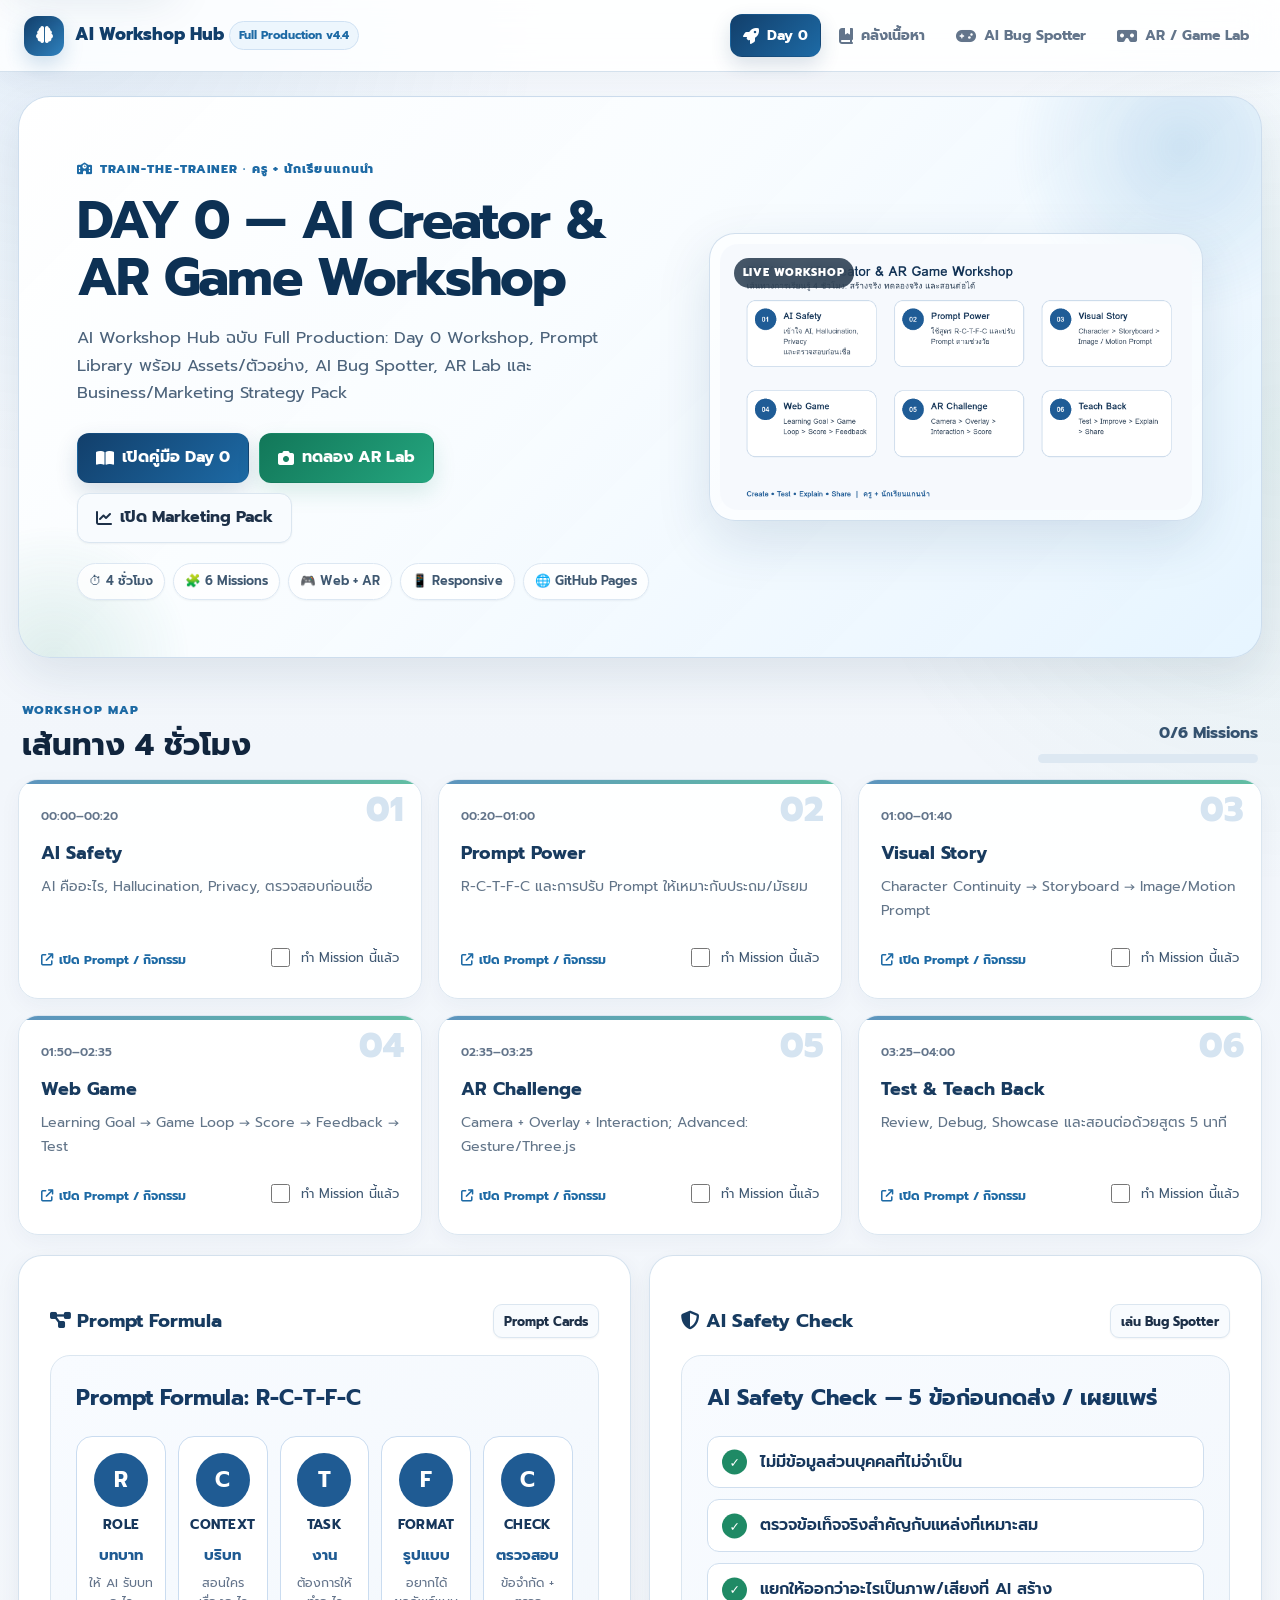
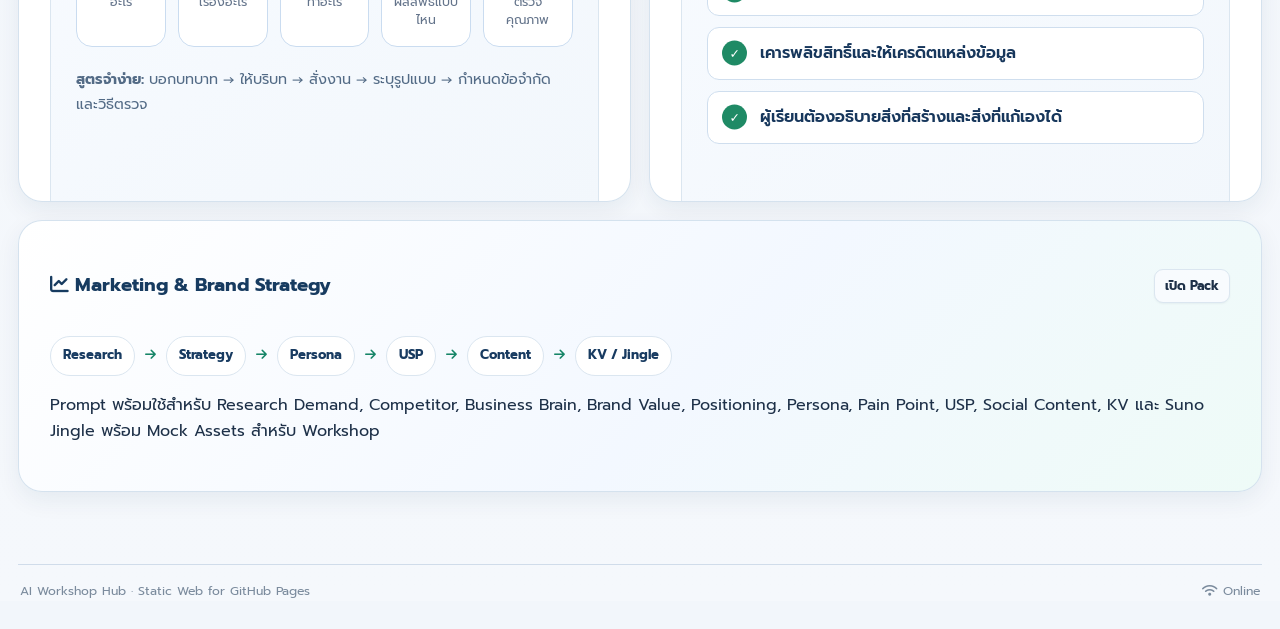
==== commit db7a4582: "Updated" ====
--- a/index.html
+++ b/index.html
@@ -35,7 +35,7 @@
 <header class="navbar">
 <button aria-label="กลับหน้า Day 0" class="brand-button" data-target="home-view">
 <i class="fa-solid fa-brain"></i>
-<span class="brand-name">AI Workshop Hub <span class="badge-tag">Day 0 · Responsive v4.3</span></span>
+<span class="brand-name">AI Workshop Hub <span class="badge-tag">Full Production v4.4</span></span>
 </button>
 <nav aria-label="เมนูหลัก" class="top-nav">
 <button aria-label="Day 0" class="nav-btn active" data-target="home-view"><i class="fa-solid fa-rocket"></i><span class="nav-label">Day 0</span></button>
@@ -50,10 +50,11 @@
 <div class="hero-copy">
 <span class="eyebrow"><i class="fa-solid fa-school"></i> Train-the-Trainer · ครู + นักเรียนแกนนำ</span>
 <h1>DAY 0 — AI Creator &amp; AR Game Workshop</h1>
-<p>ระบบ Workshop 4 ชั่วโมงจากโครงเดิม เพิ่ม Dashboard, Prompt Library, AI Fact-check Game, AR Lab, ตัวอย่างพร้อมใช้ และระบบติดตาม Mission บนเครื่องผู้เรียน</p>
+<p>AI Workshop Hub ฉบับ Full Production: Day 0 Workshop, Prompt Library พร้อม Assets/ตัวอย่าง, AI Bug Spotter, AR Lab และ Business/Marketing Strategy Pack</p>
 <div class="hero-actions">
 <button class="btn btn-primary btn-lg quick-nav" data-open-doc="content/day0.md" data-target="prompts-view"><i class="fa-solid fa-book-open"></i> เปิดคู่มือ Day 0</button>
 <button class="btn btn-accent btn-lg quick-nav" data-target="lab-view"><i class="fa-solid fa-camera"></i> ทดลอง AR Lab</button>
+<button class="btn btn-secondary btn-lg quick-nav" data-open-doc="content/prompt-marketing-brand-pack.md" data-target="prompts-view"><i class="fa-solid fa-chart-line"></i> เปิด Marketing Pack</button>
 </div>
 <div class="hero-meta"><span>⏱ 4 ชั่วโมง</span><span>🧩 6 Missions</span><span>🎮 Web + AR</span><span>📱 Responsive</span><span>🌐 GitHub Pages</span></div>
 </div>
@@ -130,6 +131,23 @@
   </ol>
 </div>
 </article>
+
+<article class="card asset-card marketing-home-card">
+<div class="card-title-row">
+  <h3><i class="fa-solid fa-chart-line"></i> Marketing & Brand Strategy</h3>
+  <button class="btn btn-secondary btn-small quick-nav" data-open-doc="content/prompt-marketing-brand-pack.md" data-target="prompts-view">เปิด Pack</button>
+</div>
+<div class="marketing-flow">
+  <span>Research</span><i class="fa-solid fa-arrow-right"></i>
+  <span>Strategy</span><i class="fa-solid fa-arrow-right"></i>
+  <span>Persona</span><i class="fa-solid fa-arrow-right"></i>
+  <span>USP</span><i class="fa-solid fa-arrow-right"></i>
+  <span>Content</span><i class="fa-solid fa-arrow-right"></i>
+  <span>KV / Jingle</span>
+</div>
+<p>Prompt พร้อมใช้สำหรับ Research Demand, Competitor, Business Brain, Brand Value, Positioning, Persona, Pain Point, USP, Social Content, KV และ Suno Jingle พร้อม Mock Assets สำหรับ Workshop</p>
+</article>
+
 </div>
 </section>
 <section class="view" id="prompts-view">
@@ -138,7 +156,7 @@
 <div class="sidebar-title"><h3>คลังเนื้อหา</h3><span class="soft-badge">Dynamic Markdown</span></div>
 <ul class="doc-list" id="dynamic-doc-list"><li class="loading-list">กำลังโหลด...</li></ul>
 <div class="quick-filter"><h4>ค้นหาในเอกสาร</h4><input id="prompt-search" placeholder="เช่น AR, Prompt, Safety..." type="search"/></div>
-<div class="category-filters" id="category-filters"><h4>กรองหัวข้อ</h4><button class="chip-filter active" data-filter="all">ทั้งหมด</button><button class="chip-filter" data-filter="Card">Cards</button><button class="chip-filter" data-filter="Game">Game</button><button class="chip-filter" data-filter="AR">AR</button><button class="chip-filter" data-filter="Storyboard">Story</button><button class="chip-filter" data-filter="Safety">Safety</button></div>
+<div class="category-filters" id="category-filters"><h4>กรองหัวข้อ</h4><button class="chip-filter active" data-filter="all">ทั้งหมด</button><button class="chip-filter" data-filter="Card">Cards</button><button class="chip-filter" data-filter="Game">Game</button><button class="chip-filter" data-filter="AR">AR</button><button class="chip-filter" data-filter="Storyboard">Story</button><button class="chip-filter" data-filter="Safety">Safety</button><button class="chip-filter" data-filter="Marketing">Marketing</button></div>
 </aside>
 <article class="content-area">
 <div class="content-header">
--- a/style.css
+++ b/style.css
@@ -1128,3 +1128,52 @@
   .gemini-steps>div:last-child{grid-column:auto}
   #gemini-ar-prompt{min-height:520px;font-size:.8rem}
 }
+
+
+/* ---------- v4.4 Full Production: Marketing & Markdown Assets ---------- */
+.marketing-home-card{
+  grid-column:1/-1;
+  background:linear-gradient(135deg,#ffffff 0%,#f3f8ff 55%,#eefbf7 100%);
+}
+.marketing-flow{
+  display:flex;
+  align-items:center;
+  gap:10px;
+  flex-wrap:wrap;
+  margin:16px 0 12px;
+}
+.marketing-flow span{
+  background:#fff;
+  border:1px solid var(--border);
+  border-radius:999px;
+  padding:8px 12px;
+  font-weight:700;
+  color:#183b61;
+  font-size:.82rem;
+}
+.marketing-flow i{color:var(--accent);font-size:.78rem}
+.markdown-body img{
+  display:block;
+  max-width:min(100%,860px);
+  height:auto;
+  margin:18px auto;
+  border-radius:16px;
+  border:1px solid var(--border);
+  box-shadow:var(--shadow-sm);
+}
+.markdown-body a{
+  overflow-wrap:anywhere;
+}
+.markdown-body blockquote{
+  border-left:4px solid var(--primary);
+  background:#f7fbff;
+  padding:12px 16px;
+  margin:14px 0;
+  border-radius:0 12px 12px 0;
+  color:#425a73;
+}
+@media(max-width:760px){
+  .marketing-flow{gap:7px}
+  .marketing-flow i{display:none}
+  .marketing-flow span{font-size:.76rem;padding:7px 10px}
+}
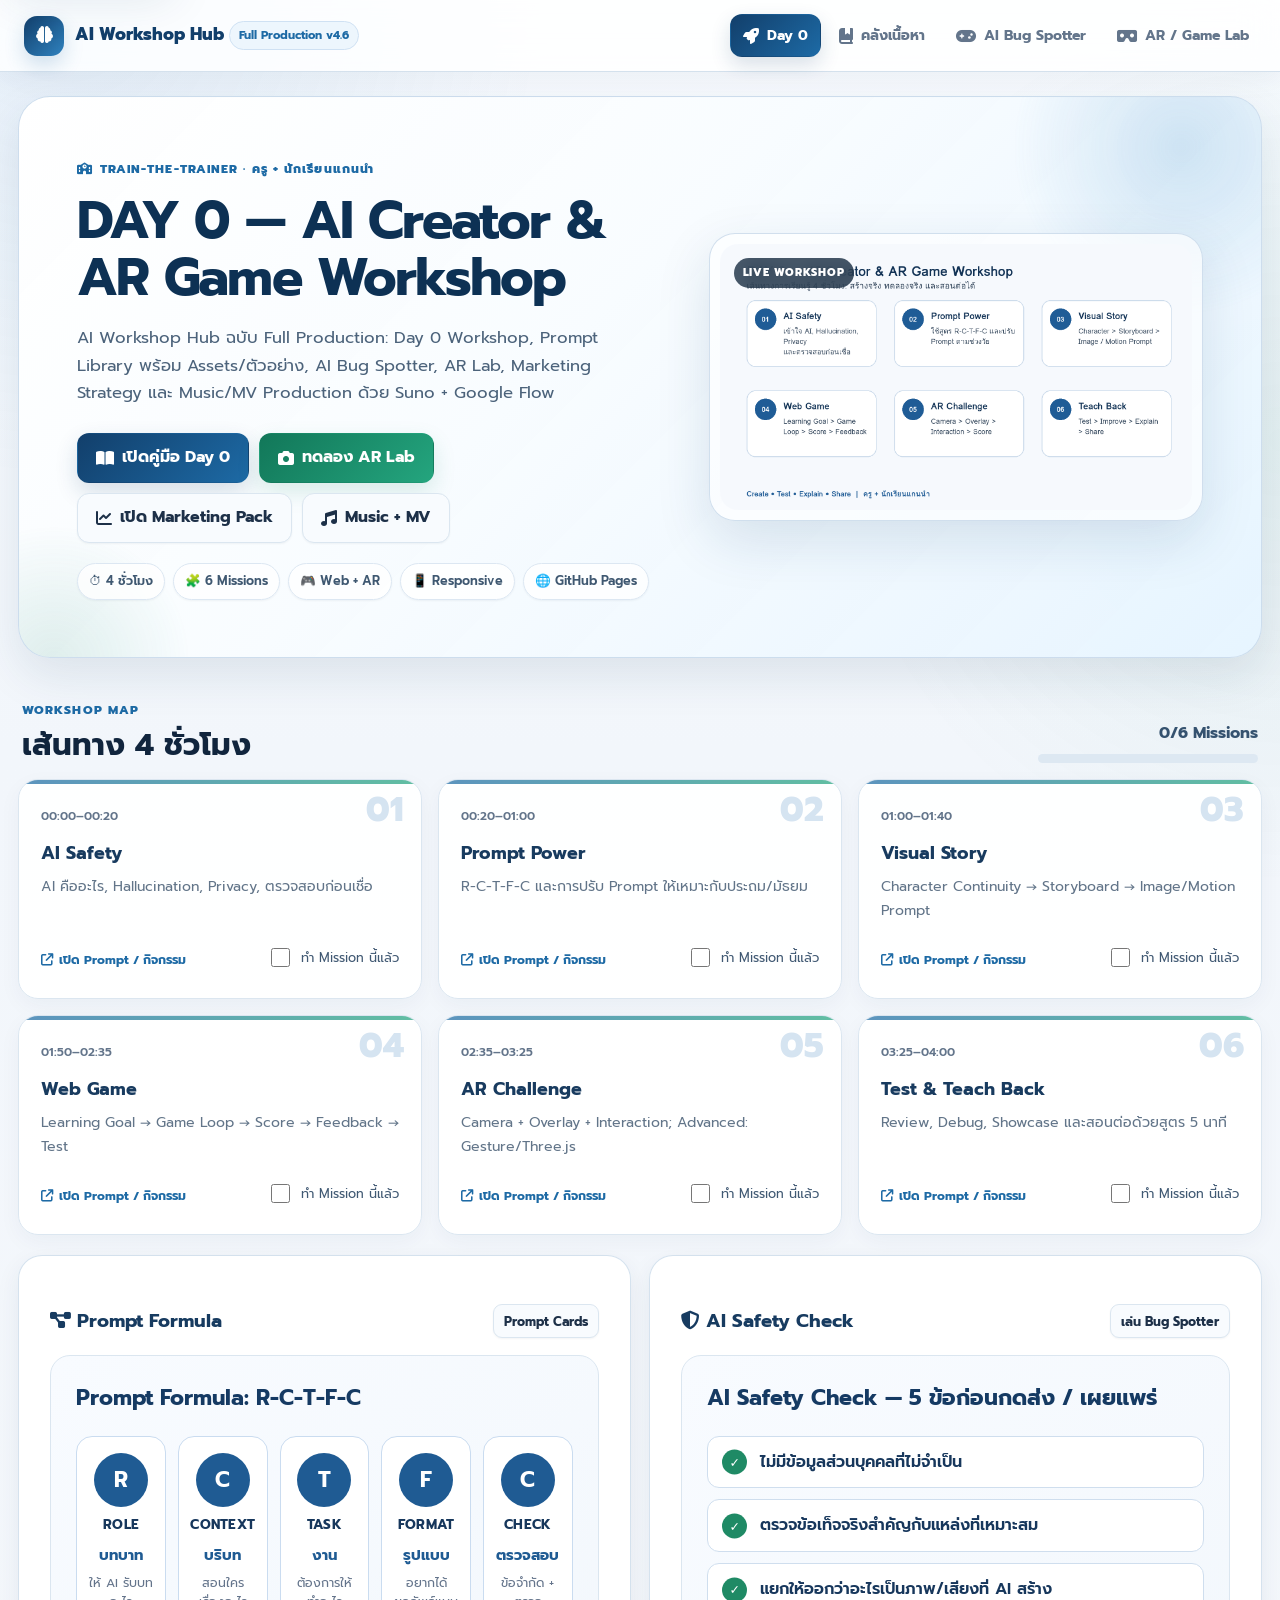
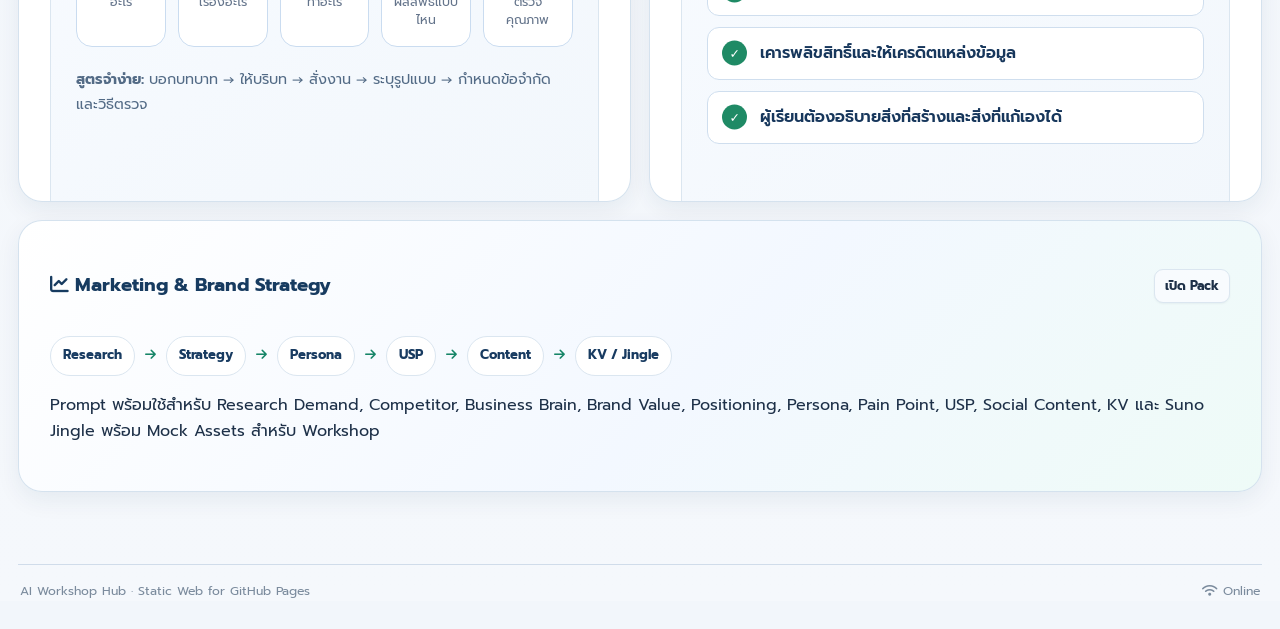
==== commit 07c614f4: "v.4.6" ====
--- a/index.html
+++ b/index.html
@@ -35,7 +35,7 @@
 <header class="navbar">
 <button aria-label="กลับหน้า Day 0" class="brand-button" data-target="home-view">
 <i class="fa-solid fa-brain"></i>
-<span class="brand-name">AI Workshop Hub <span class="badge-tag">Full Production v4.4</span></span>
+<span class="brand-name">AI Workshop Hub <span class="badge-tag">Full Production v4.6</span></span>
 </button>
 <nav aria-label="เมนูหลัก" class="top-nav">
 <button aria-label="Day 0" class="nav-btn active" data-target="home-view"><i class="fa-solid fa-rocket"></i><span class="nav-label">Day 0</span></button>
@@ -50,11 +50,12 @@
 <div class="hero-copy">
 <span class="eyebrow"><i class="fa-solid fa-school"></i> Train-the-Trainer · ครู + นักเรียนแกนนำ</span>
 <h1>DAY 0 — AI Creator &amp; AR Game Workshop</h1>
-<p>AI Workshop Hub ฉบับ Full Production: Day 0 Workshop, Prompt Library พร้อม Assets/ตัวอย่าง, AI Bug Spotter, AR Lab และ Business/Marketing Strategy Pack</p>
+<p>AI Workshop Hub ฉบับ Full Production: Day 0 Workshop, Prompt Library พร้อม Assets/ตัวอย่าง, AI Bug Spotter, AR Lab, Marketing Strategy และ Music/MV Production ด้วย Suno + Google Flow</p>
 <div class="hero-actions">
 <button class="btn btn-primary btn-lg quick-nav" data-open-doc="content/day0.md" data-target="prompts-view"><i class="fa-solid fa-book-open"></i> เปิดคู่มือ Day 0</button>
 <button class="btn btn-accent btn-lg quick-nav" data-target="lab-view"><i class="fa-solid fa-camera"></i> ทดลอง AR Lab</button>
 <button class="btn btn-secondary btn-lg quick-nav" data-open-doc="content/prompt-marketing-brand-pack.md" data-target="prompts-view"><i class="fa-solid fa-chart-line"></i> เปิด Marketing Pack</button>
+<button class="btn btn-secondary btn-lg quick-nav" data-open-doc="content/prompt-music-mv-pack.md" data-target="prompts-view"><i class="fa-solid fa-music"></i> Music + MV</button>
 </div>
 <div class="hero-meta"><span>⏱ 4 ชั่วโมง</span><span>🧩 6 Missions</span><span>🎮 Web + AR</span><span>📱 Responsive</span><span>🌐 GitHub Pages</span></div>
 </div>
@@ -67,7 +68,7 @@
 <div class="progress-summary"><strong id="mission-progress-text">0/6 Missions</strong><div class="mini-progress"><span id="mission-progress-bar"></span></div></div>
 </div>
 <div class="timeline-grid" id="mission-grid">
-<article class="mission-card mission-open" data-mission="1" data-open-doc="content/prompt-review-pack.md" data-find="AI Safety Check" role="button" tabindex="0" aria-label="เปิดเนื้อหา Mission 1: AI Safety">
+<article class="mission-card mission-open" data-mission="1" data-open-doc="content/prompt-safety-pack.md" data-find="AI Safety Check" role="button" tabindex="0" aria-label="เปิดเนื้อหา Mission 1: AI Safety">
 <span class="mission-time">00:00–00:20</span><div class="mission-num">01</div>
 <h3>AI Safety</h3><p>AI คืออะไร, Hallucination, Privacy, ตรวจสอบก่อนเชื่อ</p>
 <div class="mission-footer"><span class="mission-link"><i class="fa-solid fa-arrow-up-right-from-square"></i> เปิด Prompt / กิจกรรม</span>
@@ -200,7 +201,41 @@
 <article class="lab-card"><div class="lab-icon"><i class="fa-solid fa-list-check"></i></div><h3>Interactive Quiz</h3><p>ตัวอย่างเกม AI Safety แบบ HTML ไฟล์เดียว เหมาะกับ Mission 4</p><div class="lab-actions"><button class="btn btn-primary open-demo" data-demo="examples/interactive-quiz.html" data-title="Interactive Quiz">เปิดในหน้านี้</button><a class="btn btn-secondary" href="examples/interactive-quiz.html" rel="noopener" target="_blank">เปิด Tab ใหม่</a></div></article>
 <article class="lab-card"><div class="lab-icon"><i class="fa-solid fa-camera-retro"></i></div><h3>AR Word Hunt</h3><p>Camera background + HTML overlay + Tap/Score เป็น Core AR ที่ทำได้ใน 4 ชั่วโมง</p><div class="lab-actions"><button class="btn btn-accent open-demo" data-demo="examples/ar-word-hunt.html" data-title="AR Word Hunt">เปิดในหน้านี้</button><a class="btn btn-secondary" href="examples/ar-word-hunt.html" rel="noopener" target="_blank">เปิด Tab ใหม่</a></div></article>
 <article class="lab-card"><div class="lab-icon"><i class="fa-solid fa-code"></i></div><h3>Advanced Challenge</h3><p>ต่อยอดด้วย MediaPipe Hands + Three.js + Gesture Control ตาม Prompt ใน Day 0</p><div class="lab-actions"><button class="btn btn-secondary quick-nav" data-find="Advanced Challenge" data-open-doc="content/day0.md" data-target="prompts-view">เปิด Prompt</button></div></article>
+
+<article class="lab-card music-mv-card">
+  <div class="lab-icon"><i class="fa-solid fa-music"></i></div>
+  <h3>Suno → Google Flow MV</h3>
+  <p>วิเคราะห์ Reference DNA → สร้างเพลงต้นฉบับใน Suno → Export Audio → ทำ Music Video ใน Google Flow Music</p>
+  <div class="lab-actions">
+    <button class="btn btn-primary quick-nav" data-open-doc="content/prompt-music-mv-pack.md" data-target="prompts-view"><i class="fa-solid fa-book-open"></i> เปิด Workflow</button>
+    <a class="btn btn-secondary" href="https://suno.com/create" target="_blank" rel="noopener"><i class="fa-solid fa-arrow-up-right-from-square"></i> Suno Create</a>
+    <a class="btn btn-accent" href="https://labs.google/fx/tools/flow" target="_blank" rel="noopener"><i class="fa-solid fa-film"></i> Google Flow</a>
+  </div>
+</article>
+
 <article class="lab-card gemini-card"><div class="lab-icon"><i class="fa-solid fa-wand-magic-sparkles"></i></div><h3>สร้าง/แก้ AR ด้วย Gemini</h3><p>Copy Prompt → เปิด Google AI Studio Build → ให้ Gemini สร้างหรือ Import GitHub → ทดสอบ Live Preview แล้วค่อย Push กลับ GitHub</p><div class="lab-actions"><button class="btn btn-primary" id="copy-gemini-ar-prompt"><i class="fa-regular fa-copy"></i> Copy AR Prompt</button><a class="btn btn-accent" href="https://aistudio.google.com/apps" target="_blank" rel="noopener"><i class="fa-solid fa-arrow-up-right-from-square"></i> เปิด AI Studio Build</a></div></article>
+</div>
+
+
+<div class="music-workflow card">
+  <div class="card-title-row">
+    <div>
+      <span class="eyebrow">MUSIC + MV PRODUCTION</span>
+      <h3>Reference DNA → Suno → Final Audio → Google Flow Music → MV</h3>
+    </div>
+    <span class="soft-badge">v4.6</span>
+  </div>
+  <div class="music-steps">
+    <div><strong>1</strong><span>วิเคราะห์ Reference เฉพาะ Style DNA</span></div>
+    <div><strong>2</strong><span>ใช้ Lyrics ต้นฉบับ + Suno Custom</span></div>
+    <div><strong>3</strong><span>เลือก/แก้ Version แล้ว Export Audio</span></div>
+    <div><strong>4</strong><span>Flow Music → Add Audio → Generate MV</span></div>
+    <div><strong>5</strong><span>ตรวจ Continuity / Originality / QA</span></div>
+  </div>
+  <p class="gemini-note"><i class="fa-solid fa-circle-info"></i>
+    Reference YouTube ใช้เพื่อศึกษา Mood/Production ระดับสูงเท่านั้น ไม่ใช้ดาวน์โหลดเพื่อทำสำเนาเพลงเดิม
+    และไม่คัดลอก Melody, Lyrics, Hook, Voice identity หรือ MV แบบ shot-for-shot
+  </p>
 </div>
 
 <div class="gemini-workflow card">
--- a/style.css
+++ b/style.css
@@ -1177,3 +1177,74 @@
   .marketing-flow i{display:none}
   .marketing-flow span{font-size:.76rem;padding:7px 10px}
 }
+
+
+/* ---------- v4.5 Workshop Map Ordered Sidebar ---------- */
+.doc-group-label{
+  list-style:none;
+  margin:14px 8px 6px;
+  padding:8px 8px 5px;
+  color:#71859b;
+  font-size:.66rem;
+  font-weight:800;
+  letter-spacing:.08em;
+  text-transform:uppercase;
+  border-bottom:1px solid #e2ebf5;
+  pointer-events:none;
+}
+.doc-item small{line-height:1.35}
+.doc-item[data-file="content/prompt-safety-pack.md"] i,
+.doc-item[data-file="content/prompt-cards.md"] i,
+.doc-item[data-file="content/prompt-visual-story-pack.md"] i,
+.doc-item[data-file="content/prompt-game-pack.md"] i,
+.doc-item[data-file="content/prompt-ar-pack.md"] i,
+.doc-item[data-file="content/prompt-review-pack.md"] i{color:#2576ad}
+@media(max-width:980px){.doc-group-label{margin-top:10px}}
+
+
+/* ---------- v4.6 Music + MV Production ---------- */
+.music-mv-card{
+  background:linear-gradient(145deg,#ffffff 0%,#f7f4ff 52%,#eefaff 100%);
+  border-color:#d9d2f2;
+}
+.music-workflow{
+  margin-top:18px;
+  background:linear-gradient(135deg,#fff,#f9f7ff 50%,#f1fbff);
+}
+.music-steps{
+  display:grid;
+  grid-template-columns:repeat(5,minmax(0,1fr));
+  gap:10px;
+  margin:18px 0;
+}
+.music-steps>div{
+  min-width:0;
+  padding:14px 12px;
+  border:1px solid var(--border);
+  border-radius:14px;
+  background:#fff;
+  display:flex;
+  align-items:center;
+  gap:9px;
+}
+.music-steps strong{
+  flex:0 0 30px;
+  width:30px;height:30px;
+  border-radius:50%;
+  display:grid;place-items:center;
+  background:linear-gradient(135deg,#6d4bc3,#1d7bb0);
+  color:white;
+}
+.music-steps span{
+  color:#435a73;
+  font-size:.82rem;
+  line-height:1.45;
+}
+@media(max-width:980px){
+  .music-steps{grid-template-columns:repeat(2,minmax(0,1fr))}
+  .music-steps>div:last-child{grid-column:1/-1}
+}
+@media(max-width:600px){
+  .music-steps{grid-template-columns:1fr}
+  .music-steps>div:last-child{grid-column:auto}
+}
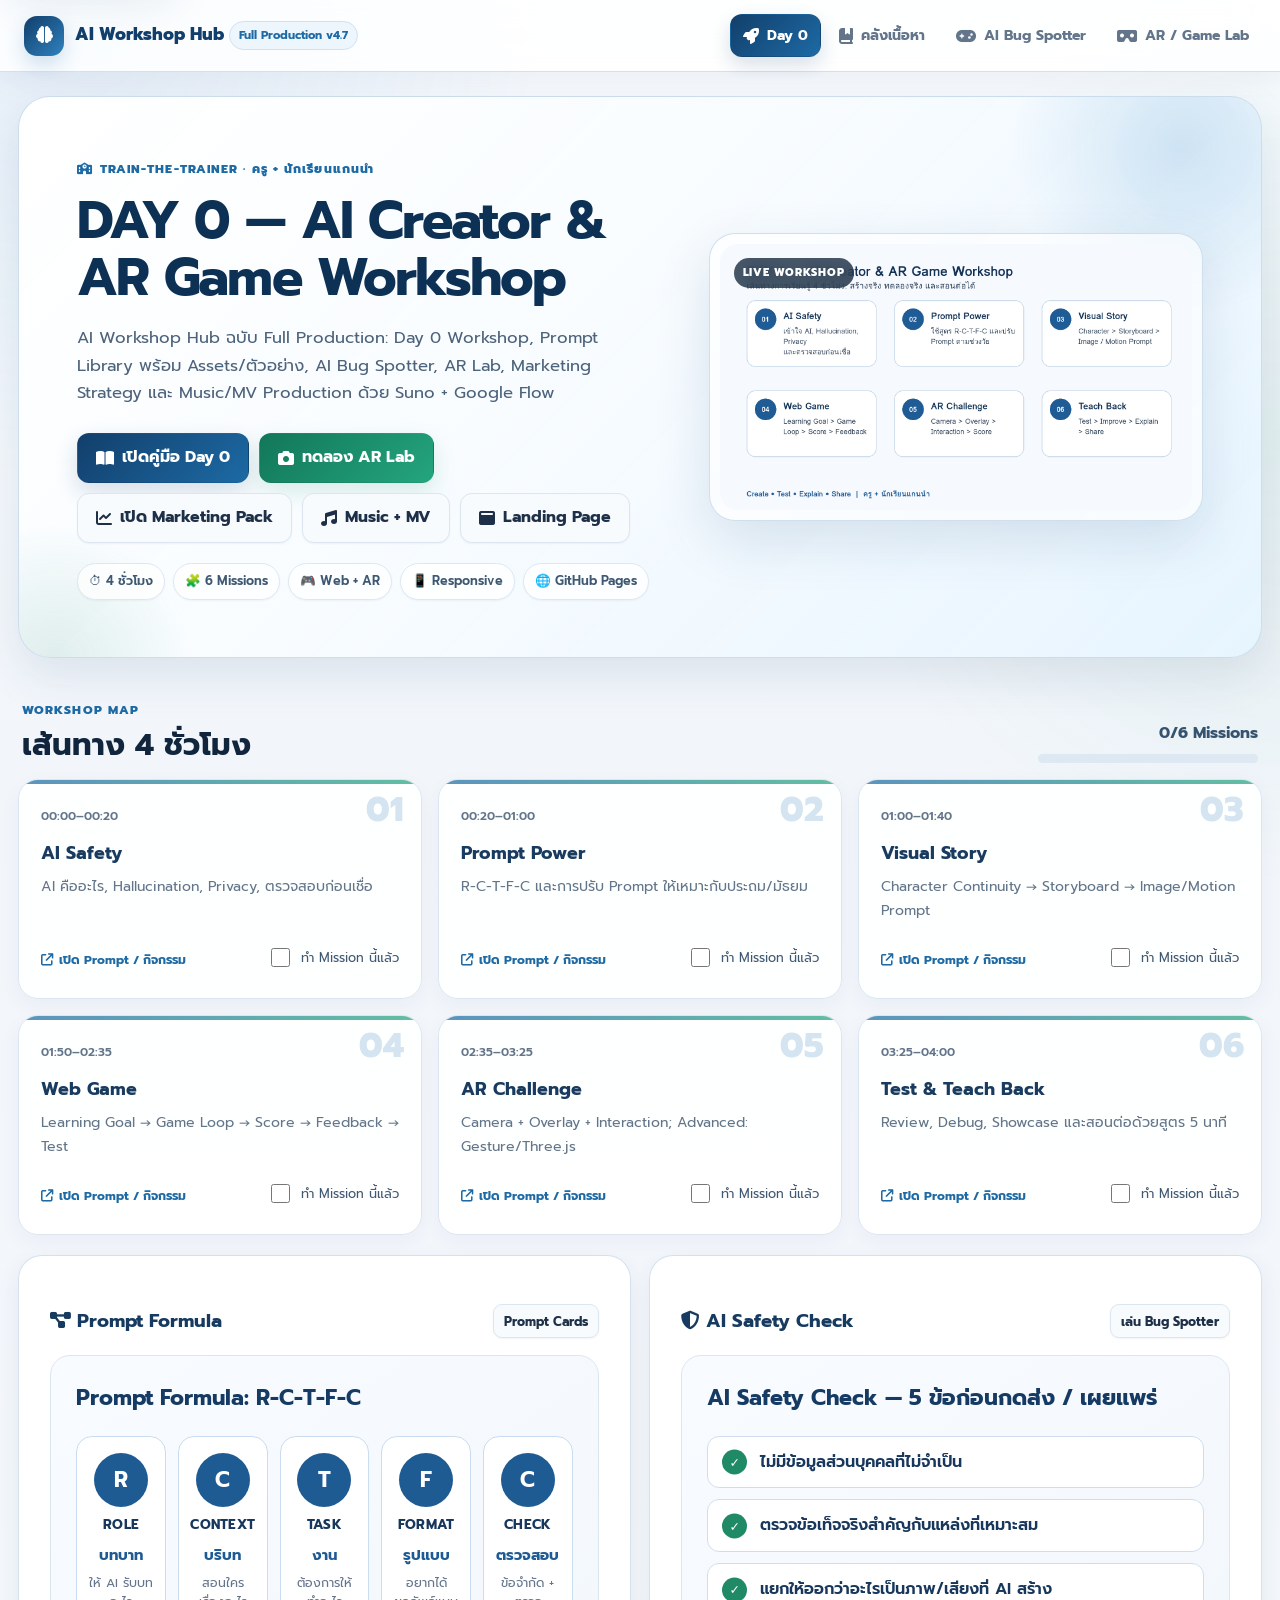
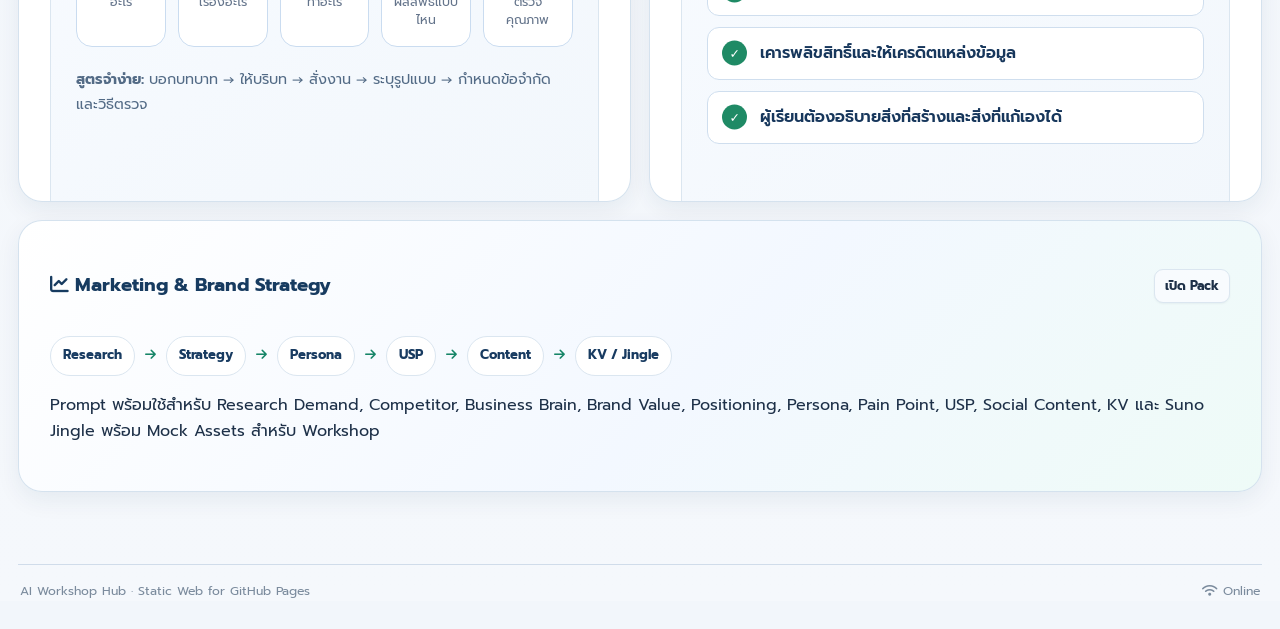
==== commit 0dcf885e: "v4.7" ====
--- a/index.html
+++ b/index.html
@@ -35,7 +35,7 @@
 <header class="navbar">
 <button aria-label="กลับหน้า Day 0" class="brand-button" data-target="home-view">
 <i class="fa-solid fa-brain"></i>
-<span class="brand-name">AI Workshop Hub <span class="badge-tag">Full Production v4.6</span></span>
+<span class="brand-name">AI Workshop Hub <span class="badge-tag">Full Production v4.7</span></span>
 </button>
 <nav aria-label="เมนูหลัก" class="top-nav">
 <button aria-label="Day 0" class="nav-btn active" data-target="home-view"><i class="fa-solid fa-rocket"></i><span class="nav-label">Day 0</span></button>
@@ -56,6 +56,7 @@
 <button class="btn btn-accent btn-lg quick-nav" data-target="lab-view"><i class="fa-solid fa-camera"></i> ทดลอง AR Lab</button>
 <button class="btn btn-secondary btn-lg quick-nav" data-open-doc="content/prompt-marketing-brand-pack.md" data-target="prompts-view"><i class="fa-solid fa-chart-line"></i> เปิด Marketing Pack</button>
 <button class="btn btn-secondary btn-lg quick-nav" data-open-doc="content/prompt-music-mv-pack.md" data-target="prompts-view"><i class="fa-solid fa-music"></i> Music + MV</button>
+<button class="btn btn-secondary btn-lg quick-nav" data-open-doc="content/prompt-web-landing-pack.md" data-target="prompts-view"><i class="fa-solid fa-window-maximize"></i> Landing Page</button>
 </div>
 <div class="hero-meta"><span>⏱ 4 ชั่วโมง</span><span>🧩 6 Missions</span><span>🎮 Web + AR</span><span>📱 Responsive</span><span>🌐 GitHub Pages</span></div>
 </div>
@@ -201,6 +202,18 @@
 <article class="lab-card"><div class="lab-icon"><i class="fa-solid fa-list-check"></i></div><h3>Interactive Quiz</h3><p>ตัวอย่างเกม AI Safety แบบ HTML ไฟล์เดียว เหมาะกับ Mission 4</p><div class="lab-actions"><button class="btn btn-primary open-demo" data-demo="examples/interactive-quiz.html" data-title="Interactive Quiz">เปิดในหน้านี้</button><a class="btn btn-secondary" href="examples/interactive-quiz.html" rel="noopener" target="_blank">เปิด Tab ใหม่</a></div></article>
 <article class="lab-card"><div class="lab-icon"><i class="fa-solid fa-camera-retro"></i></div><h3>AR Word Hunt</h3><p>Camera background + HTML overlay + Tap/Score เป็น Core AR ที่ทำได้ใน 4 ชั่วโมง</p><div class="lab-actions"><button class="btn btn-accent open-demo" data-demo="examples/ar-word-hunt.html" data-title="AR Word Hunt">เปิดในหน้านี้</button><a class="btn btn-secondary" href="examples/ar-word-hunt.html" rel="noopener" target="_blank">เปิด Tab ใหม่</a></div></article>
 <article class="lab-card"><div class="lab-icon"><i class="fa-solid fa-code"></i></div><h3>Advanced Challenge</h3><p>ต่อยอดด้วย MediaPipe Hands + Three.js + Gesture Control ตาม Prompt ใน Day 0</p><div class="lab-actions"><button class="btn btn-secondary quick-nav" data-find="Advanced Challenge" data-open-doc="content/day0.md" data-target="prompts-view">เปิด Prompt</button></div></article>
+
+
+<article class="lab-card landing-card">
+  <div class="lab-icon"><i class="fa-solid fa-window-maximize"></i></div>
+  <h3>Claude Landing Page Artifact</h3>
+  <p>Brand Brief → Master Prompt → Artifact Preview → Responsive QA → GitHub Pages</p>
+  <div class="lab-actions">
+    <button class="btn btn-primary quick-nav" data-open-doc="content/prompt-web-landing-pack.md" data-target="prompts-view"><i class="fa-solid fa-book-open"></i> เปิด Prompt Pack</button>
+    <button class="btn btn-secondary open-demo" data-demo="examples/aroma-landing-page.html" data-title="Aroma Landing Page — Mock Prototype"><i class="fa-solid fa-eye"></i> Preview ตัวอย่าง</button>
+    <a class="btn btn-accent" href="https://claude.ai/" target="_blank" rel="noopener"><i class="fa-solid fa-arrow-up-right-from-square"></i> เปิด Claude</a>
+  </div>
+</article>
 
 <article class="lab-card music-mv-card">
   <div class="lab-icon"><i class="fa-solid fa-music"></i></div>
--- a/style.css
+++ b/style.css
@@ -1248,3 +1248,10 @@
   .music-steps{grid-template-columns:1fr}
   .music-steps>div:last-child{grid-column:auto}
 }
+
+
+/* ---------- v4.7 Landing Page Artifact ---------- */
+.landing-card{
+  background:linear-gradient(145deg,#ffffff 0%,#fffaf4 55%,#f4fbff 100%);
+  border-color:#eadbca;
+}
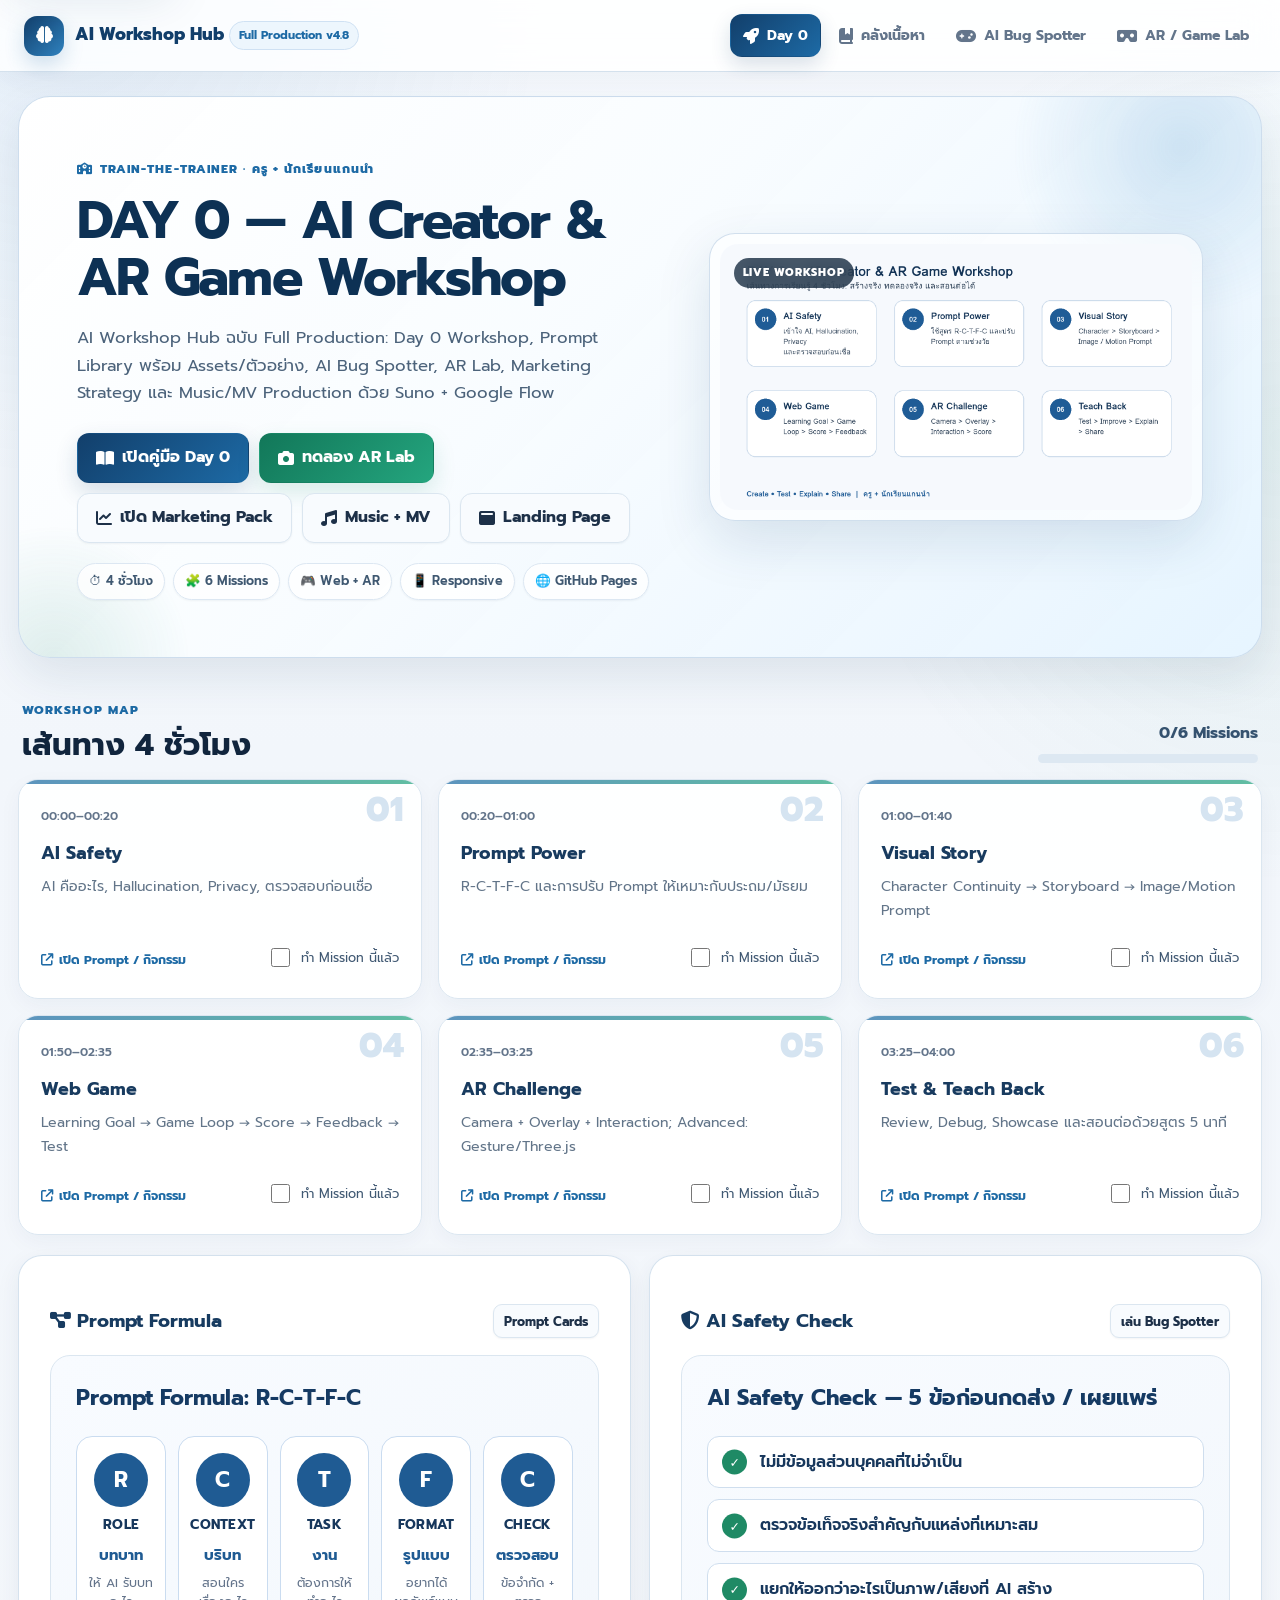
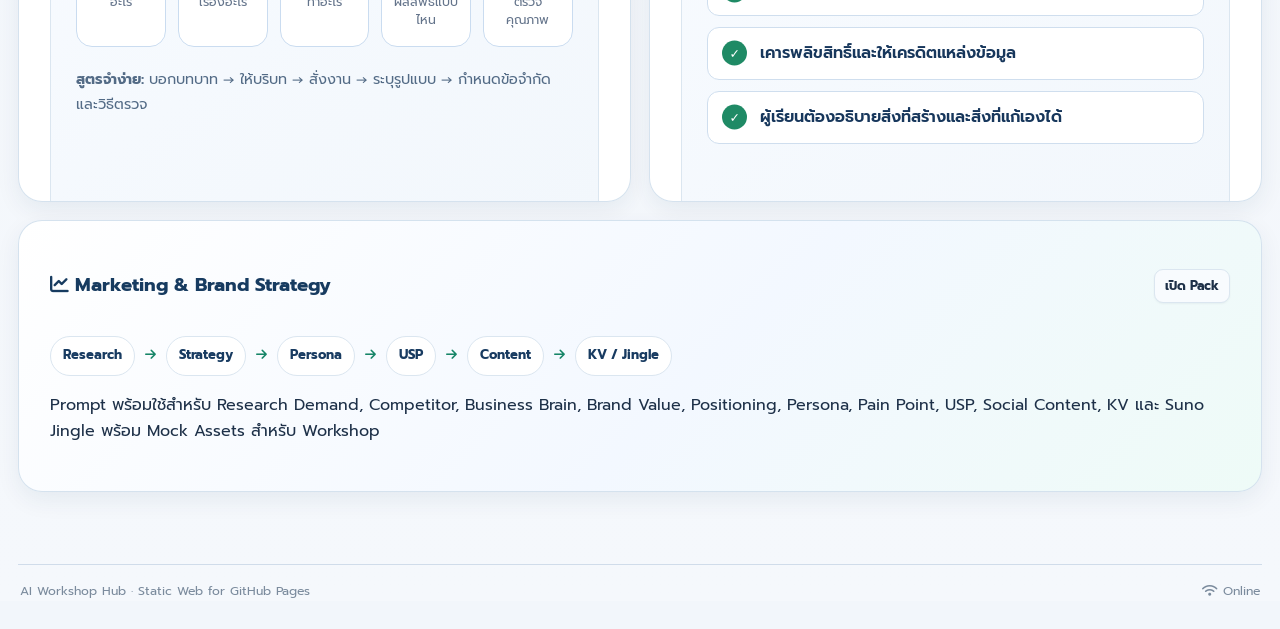
==== commit 860dc24c: "v4.8" ====
--- a/index.html
+++ b/index.html
@@ -35,7 +35,7 @@
 <header class="navbar">
 <button aria-label="กลับหน้า Day 0" class="brand-button" data-target="home-view">
 <i class="fa-solid fa-brain"></i>
-<span class="brand-name">AI Workshop Hub <span class="badge-tag">Full Production v4.7</span></span>
+<span class="brand-name">AI Workshop Hub <span class="badge-tag">Full Production v4.8</span></span>
 </button>
 <nav aria-label="เมนูหลัก" class="top-nav">
 <button aria-label="Day 0" class="nav-btn active" data-target="home-view"><i class="fa-solid fa-rocket"></i><span class="nav-label">Day 0</span></button>
--- a/style.css
+++ b/style.css
@@ -1255,3 +1255,89 @@
   background:linear-gradient(145deg,#ffffff 0%,#fffaf4 55%,#f4fbff 100%);
   border-color:#eadbca;
 }
+
+
+/* ---------- v4.8 Downloadable Asset References ---------- */
+.asset-file-ref{
+  display:inline-flex;
+  align-items:center;
+  gap:7px;
+  max-width:100%;
+  margin:3px 0;
+  padding:5px 6px 5px 9px;
+  border:1px solid #cfe0ef;
+  border-radius:10px;
+  background:#f2f7fb;
+  vertical-align:middle;
+  flex-wrap:wrap;
+}
+.asset-file-ref .asset-file-path{
+  padding:0;
+  border:0;
+  background:transparent;
+  color:#194d76;
+  font-size:.84em;
+  overflow-wrap:anywhere;
+  word-break:break-word;
+}
+.asset-action{
+  min-height:31px;
+  display:inline-flex;
+  align-items:center;
+  justify-content:center;
+  gap:5px;
+  border:1px solid #c9d9e8;
+  border-radius:8px;
+  padding:5px 9px;
+  background:#fff;
+  color:#194d76;
+  font:700 .76rem/1 'Prompt',sans-serif;
+  text-decoration:none !important;
+  cursor:pointer;
+  white-space:nowrap;
+  transition:transform .15s ease,box-shadow .15s ease,border-color .15s ease;
+}
+.asset-action:hover{
+  transform:translateY(-1px);
+  border-color:#83afd0;
+  box-shadow:0 4px 12px rgba(21,58,99,.10);
+}
+.asset-action:focus-visible{
+  outline:3px solid rgba(47,130,191,.24);
+  outline-offset:2px;
+}
+.asset-download{
+  background:#18588c;
+  border-color:#18588c;
+  color:#fff;
+}
+.asset-download:hover{color:#fff}
+.asset-source-link{
+  overflow-wrap:anywhere;
+}
+.asset-download-inline{
+  margin-left:7px;
+  min-height:28px;
+  padding:4px 8px;
+  font-size:.72rem;
+}
+@media(max-width:600px){
+  .asset-file-ref{
+    display:flex;
+    width:100%;
+    align-items:stretch;
+    padding:8px;
+    gap:6px;
+  }
+  .asset-file-ref .asset-file-path{
+    width:100%;
+    margin-bottom:2px;
+  }
+  .asset-file-ref .asset-action{
+    flex:1 1 auto;
+    min-height:38px;
+  }
+  .asset-download-inline span{
+    display:none;
+  }
+}
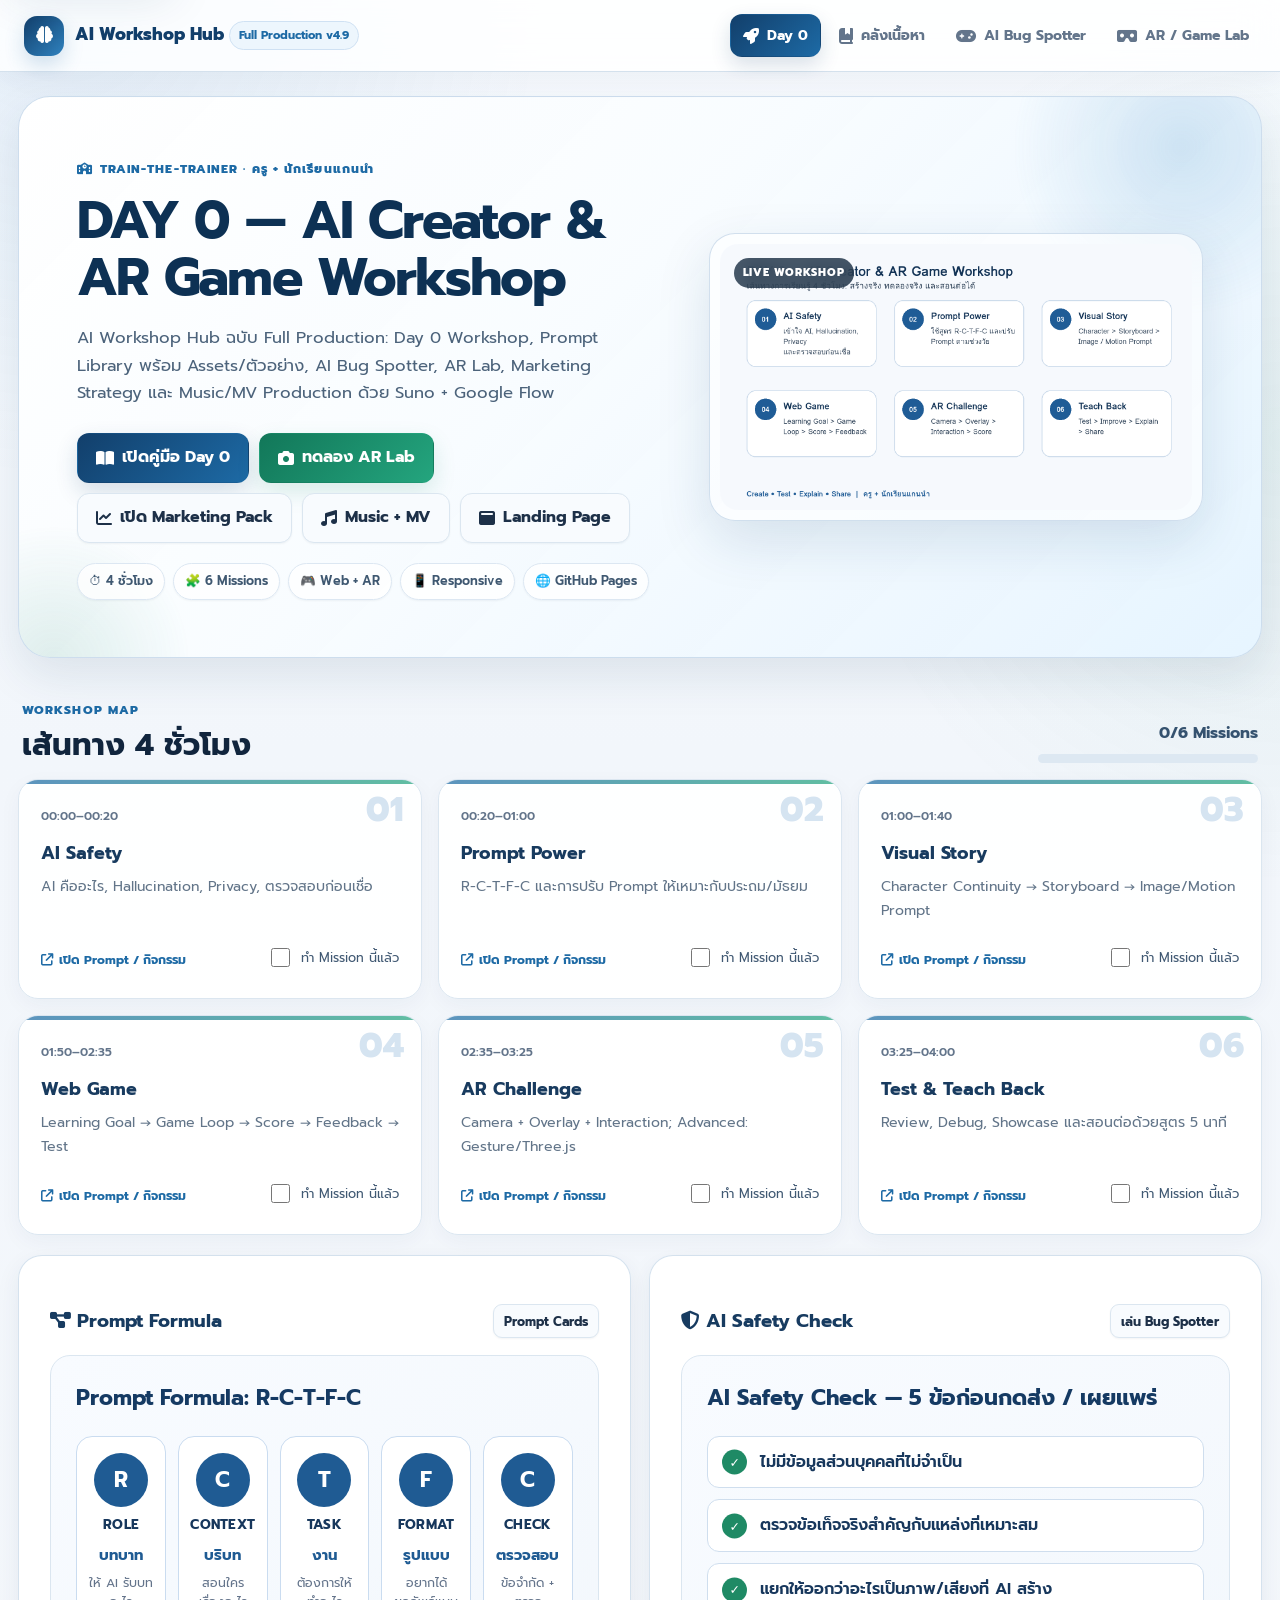
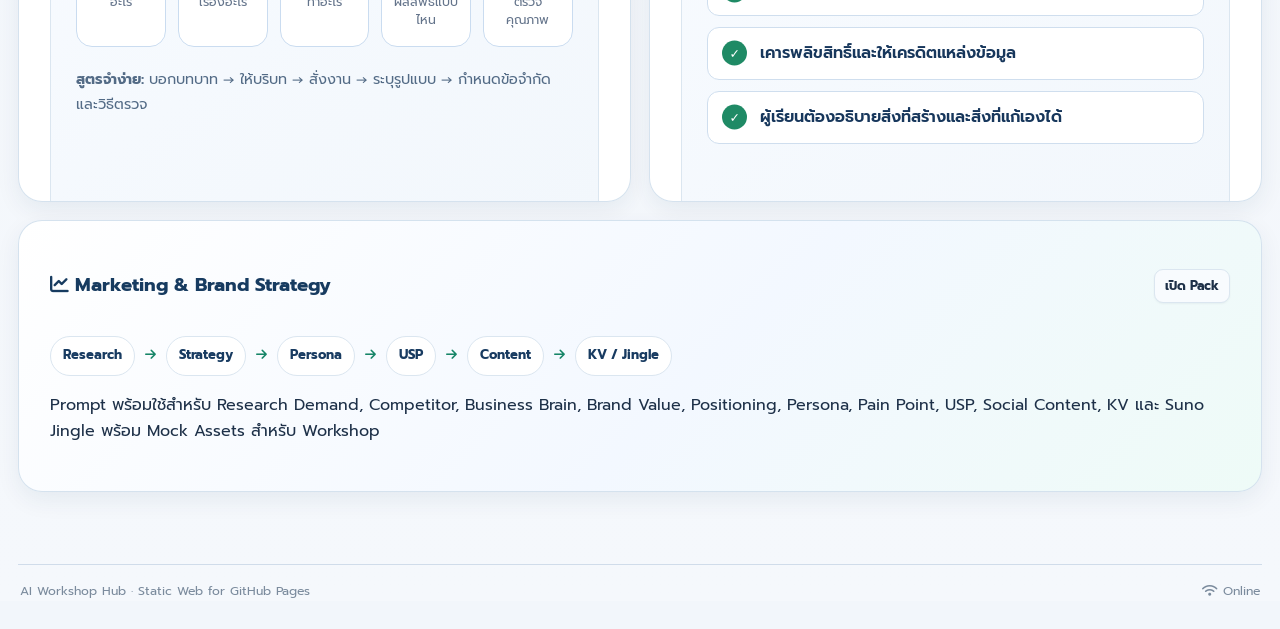
==== commit ee54b251: "v.4.9 add special Google Flow Prompt" ====
--- a/index.html
+++ b/index.html
@@ -35,7 +35,7 @@
 <header class="navbar">
 <button aria-label="กลับหน้า Day 0" class="brand-button" data-target="home-view">
 <i class="fa-solid fa-brain"></i>
-<span class="brand-name">AI Workshop Hub <span class="badge-tag">Full Production v4.8</span></span>
+<span class="brand-name">AI Workshop Hub <span class="badge-tag">Full Production v4.9</span></span>
 </button>
 <nav aria-label="เมนูหลัก" class="top-nav">
 <button aria-label="Day 0" class="nav-btn active" data-target="home-view"><i class="fa-solid fa-rocket"></i><span class="nav-label">Day 0</span></button>
@@ -204,6 +204,21 @@
 <article class="lab-card"><div class="lab-icon"><i class="fa-solid fa-code"></i></div><h3>Advanced Challenge</h3><p>ต่อยอดด้วย MediaPipe Hands + Three.js + Gesture Control ตาม Prompt ใน Day 0</p><div class="lab-actions"><button class="btn btn-secondary quick-nav" data-find="Advanced Challenge" data-open-doc="content/day0.md" data-target="prompts-view">เปิด Prompt</button></div></article>
 
 
+
+<article class="lab-card flow-bonus-card">
+  <div class="lab-icon"><i class="fa-solid fa-wand-magic-sparkles"></i></div>
+  <h3>Google Flow Bonus Challenge</h3>
+  <p>ONE Prompt · ONE Rule · ONE 10-second Video · Infinite Thai Possibilities</p>
+  <div class="lab-actions">
+    <button class="btn btn-primary quick-nav" data-open-doc="content/prompt-music-mv-pack.md" data-find="Thai Infinite Possibilities Challenge" data-target="prompts-view">
+      <i class="fa-solid fa-book-open"></i> เปิด Bonus Prompt
+    </button>
+    <a class="btn btn-accent" href="https://labs.google/fx/tools/flow" target="_blank" rel="noopener">
+      <i class="fa-solid fa-film"></i> เปิด Google Flow
+    </a>
+  </div>
+</article>
+
 <article class="lab-card landing-card">
   <div class="lab-icon"><i class="fa-solid fa-window-maximize"></i></div>
   <h3>Claude Landing Page Artifact</h3>
--- a/style.css
+++ b/style.css
@@ -1341,3 +1341,13 @@
     display:none;
   }
 }
+
+/* ---------- v4.9 Google Flow Bonus Challenge ---------- */
+.flow-bonus-card{
+  background:linear-gradient(145deg,#ffffff 0%,#f7f6ff 48%,#eefcff 100%);
+  border-color:#d7d6ef;
+}
+.flow-bonus-card .lab-icon{
+  background:linear-gradient(135deg,#5b4bb7,#1987a9);
+  color:#fff;
+}
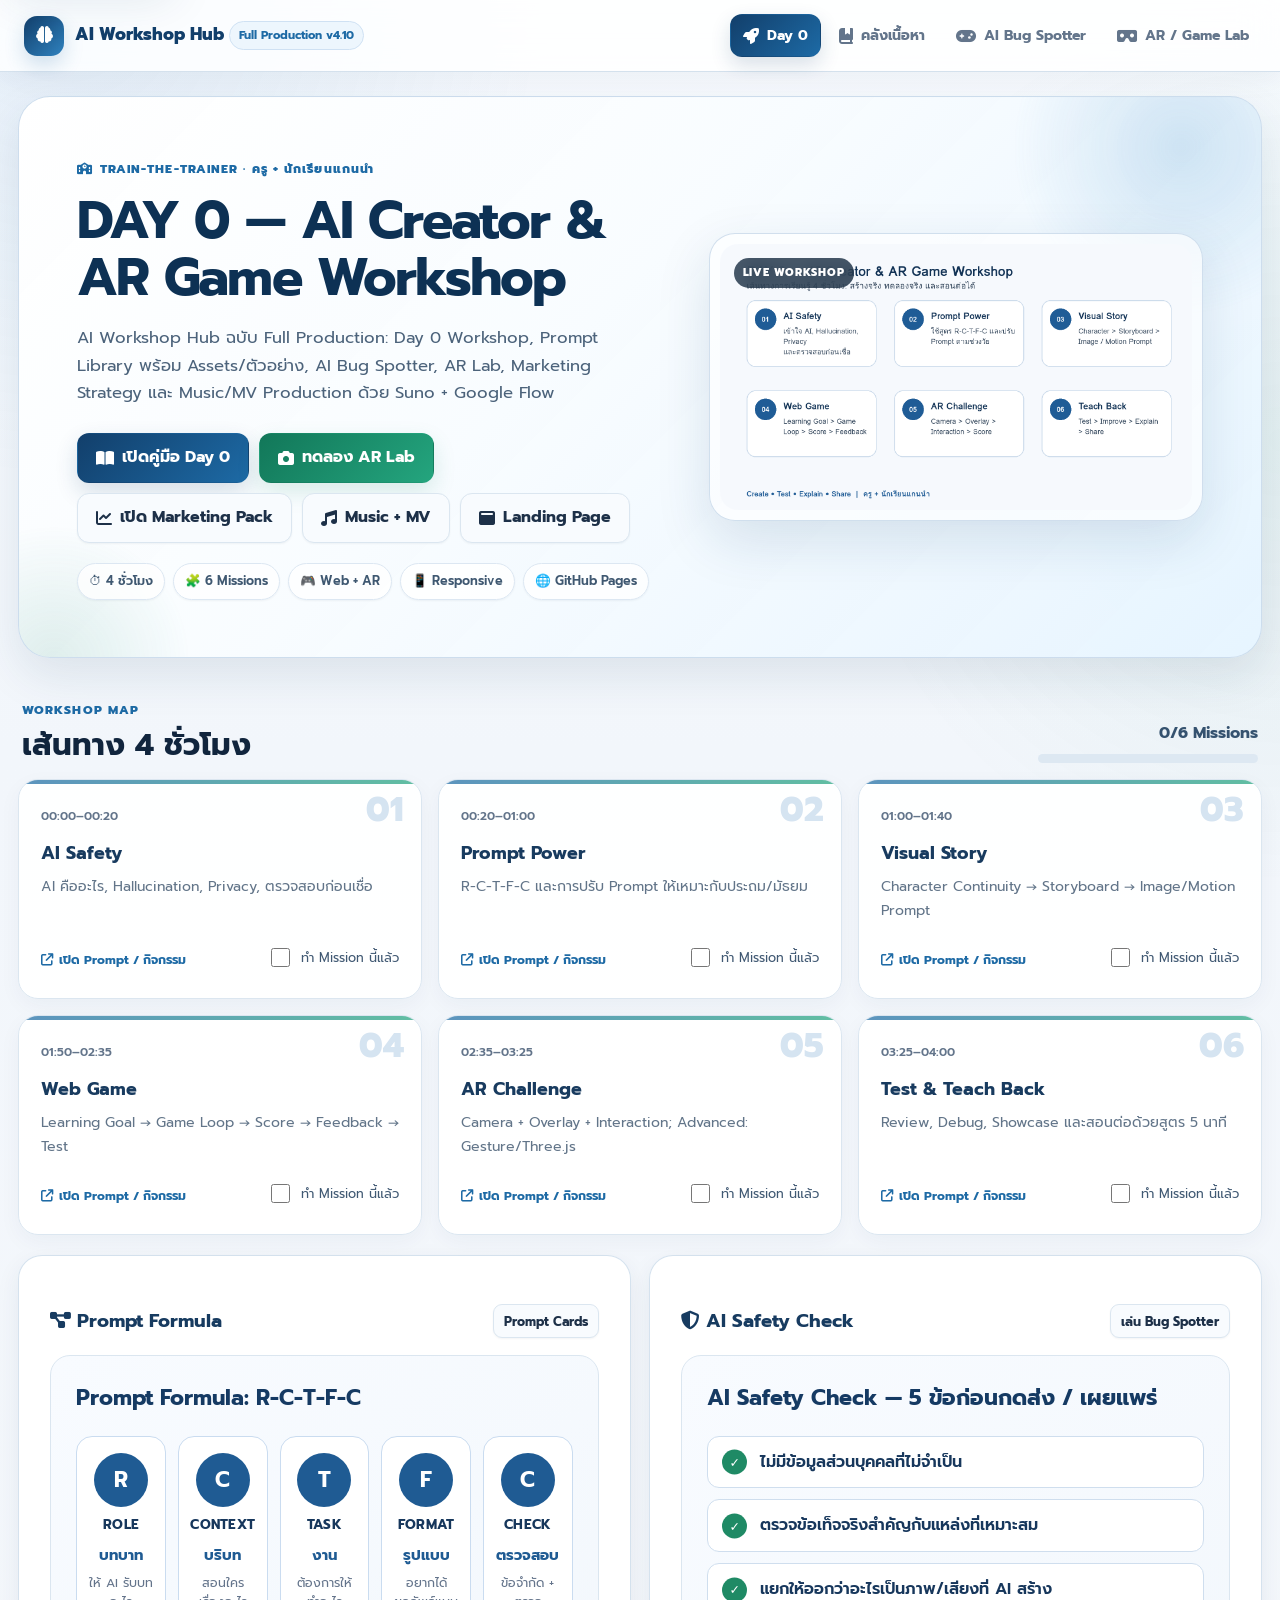
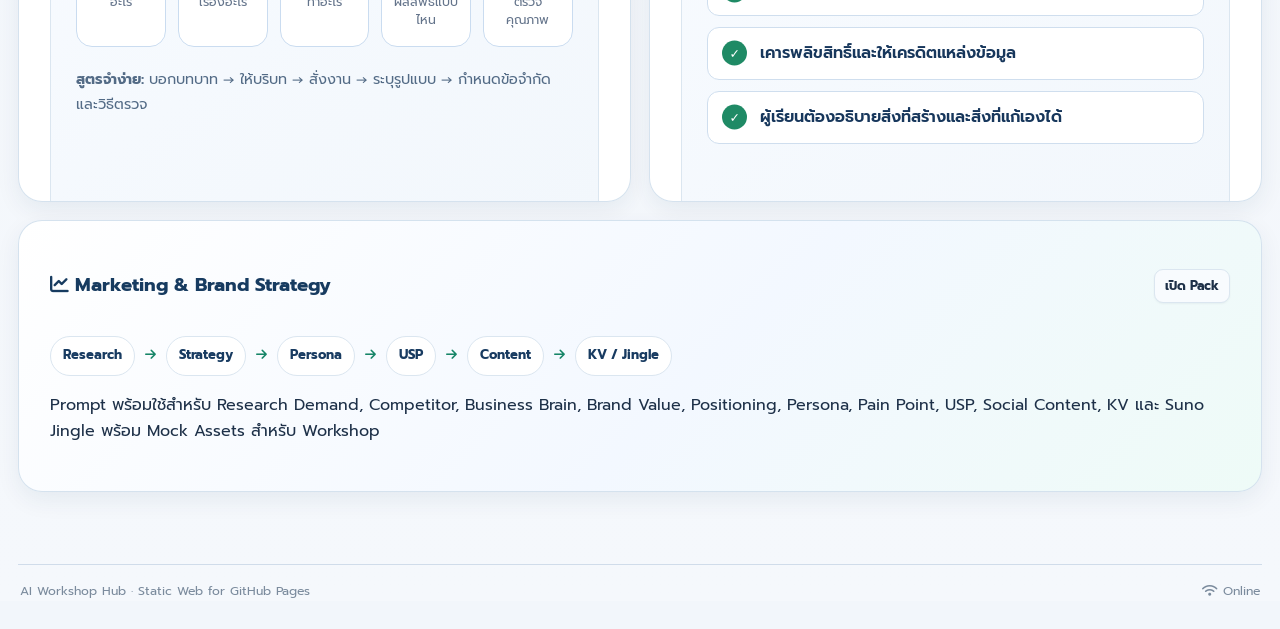
==== commit 375fe58b: "4.10 flow bonus" ====
--- a/index.html
+++ b/index.html
@@ -35,7 +35,7 @@
 <header class="navbar">
 <button aria-label="กลับหน้า Day 0" class="brand-button" data-target="home-view">
 <i class="fa-solid fa-brain"></i>
-<span class="brand-name">AI Workshop Hub <span class="badge-tag">Full Production v4.9</span></span>
+<span class="brand-name">AI Workshop Hub <span class="badge-tag">Full Production v4.10</span></span>
 </button>
 <nav aria-label="เมนูหลัก" class="top-nav">
 <button aria-label="Day 0" class="nav-btn active" data-target="home-view"><i class="fa-solid fa-rocket"></i><span class="nav-label">Day 0</span></button>
@@ -210,7 +210,7 @@
   <h3>Google Flow Bonus Challenge</h3>
   <p>ONE Prompt · ONE Rule · ONE 10-second Video · Infinite Thai Possibilities</p>
   <div class="lab-actions">
-    <button class="btn btn-primary quick-nav" data-open-doc="content/prompt-music-mv-pack.md" data-find="Thai Infinite Possibilities Challenge" data-target="prompts-view">
+    <button class="btn btn-primary quick-nav" data-open-doc="content/prompt-google-flow-bonus.md" data-target="prompts-view">
       <i class="fa-solid fa-book-open"></i> เปิด Bonus Prompt
     </button>
     <a class="btn btn-accent" href="https://labs.google/fx/tools/flow" target="_blank" rel="noopener">
--- a/style.css
+++ b/style.css
@@ -1351,3 +1351,24 @@
   background:linear-gradient(135deg,#5b4bb7,#1987a9);
   color:#fff;
 }
+
+
+/* ---------- v4.10 Deep Link Navigation ---------- */
+.markdown-body .deep-link-highlight{
+  position:relative;
+  scroll-margin-top:110px;
+}
+.markdown-body .deep-link-highlight::after{
+  content:"";
+  position:absolute;
+  inset:-8px -10px;
+  border:2px solid rgba(37,113,164,.35);
+  background:rgba(67,145,199,.06);
+  border-radius:10px;
+  pointer-events:none;
+  animation:deepLinkFade 2.6s ease forwards;
+}
+@keyframes deepLinkFade{
+  0%,65%{opacity:1}
+  100%{opacity:0}
+}
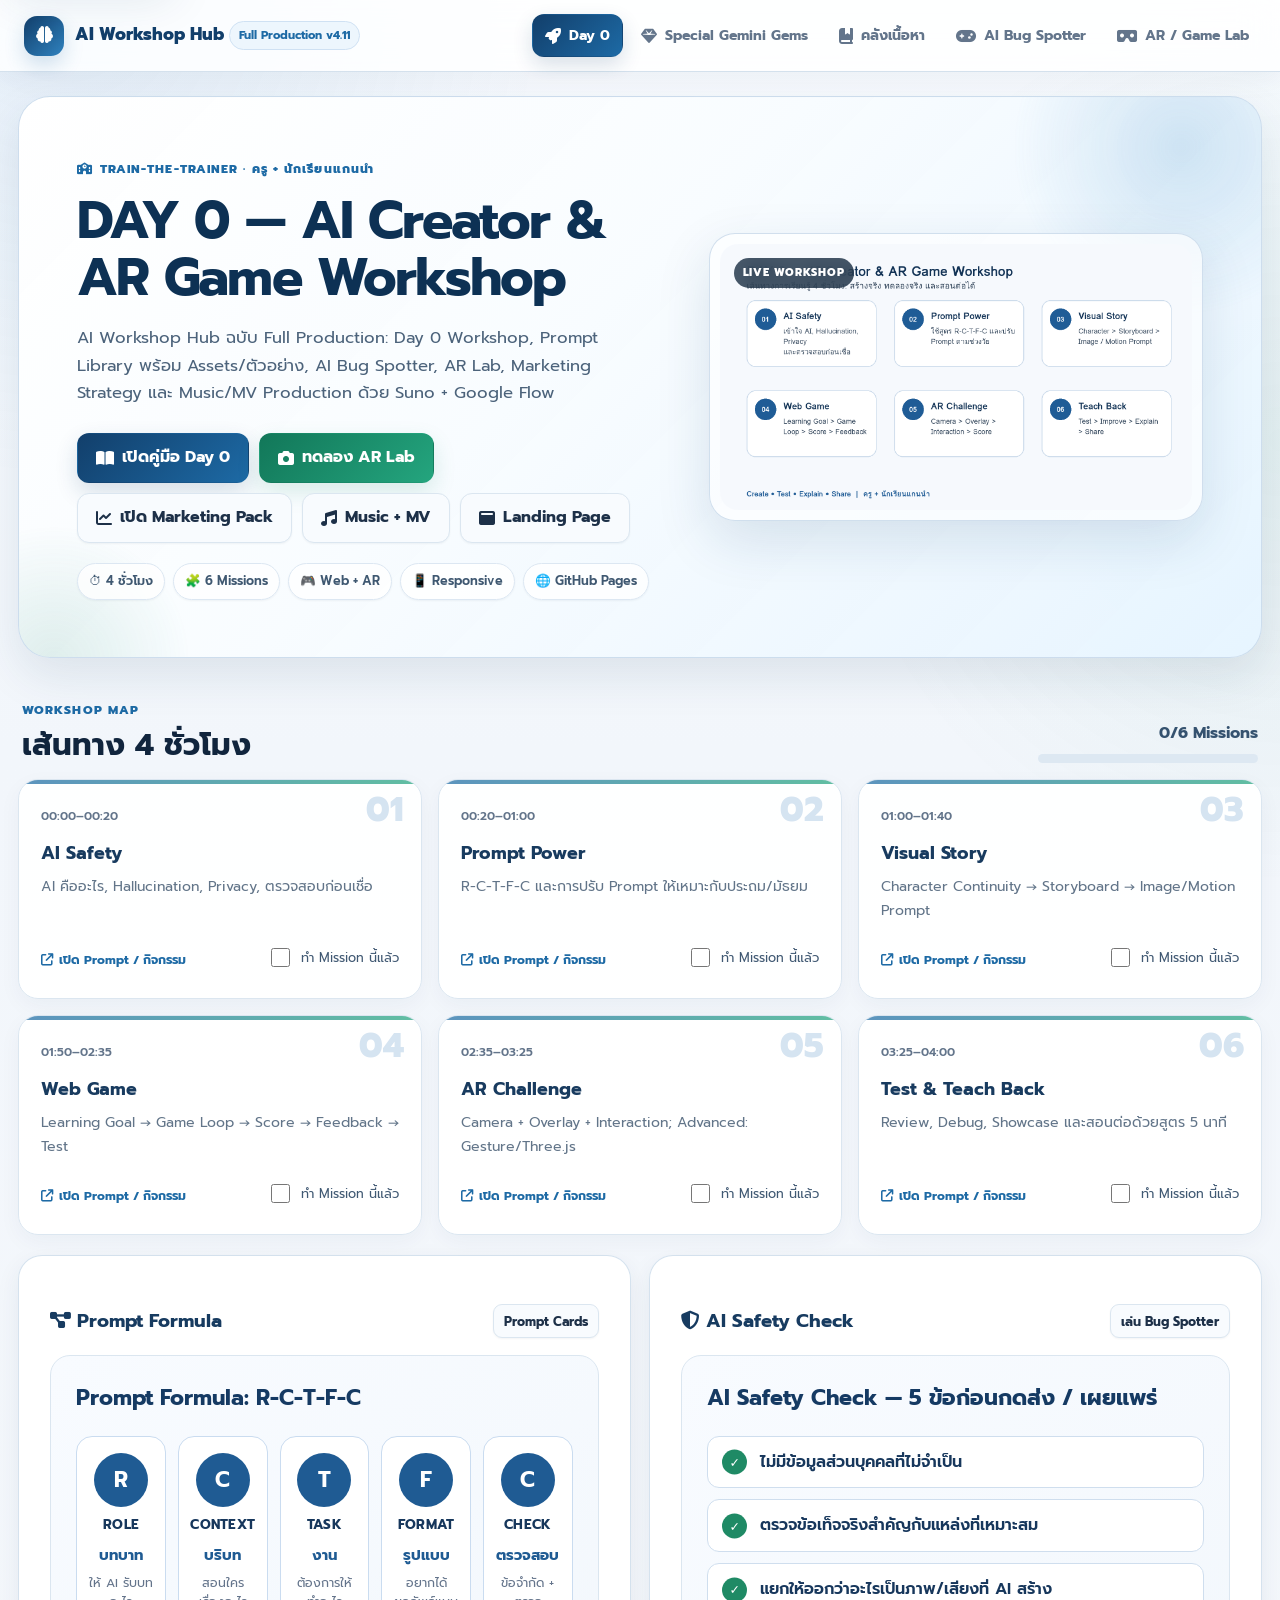
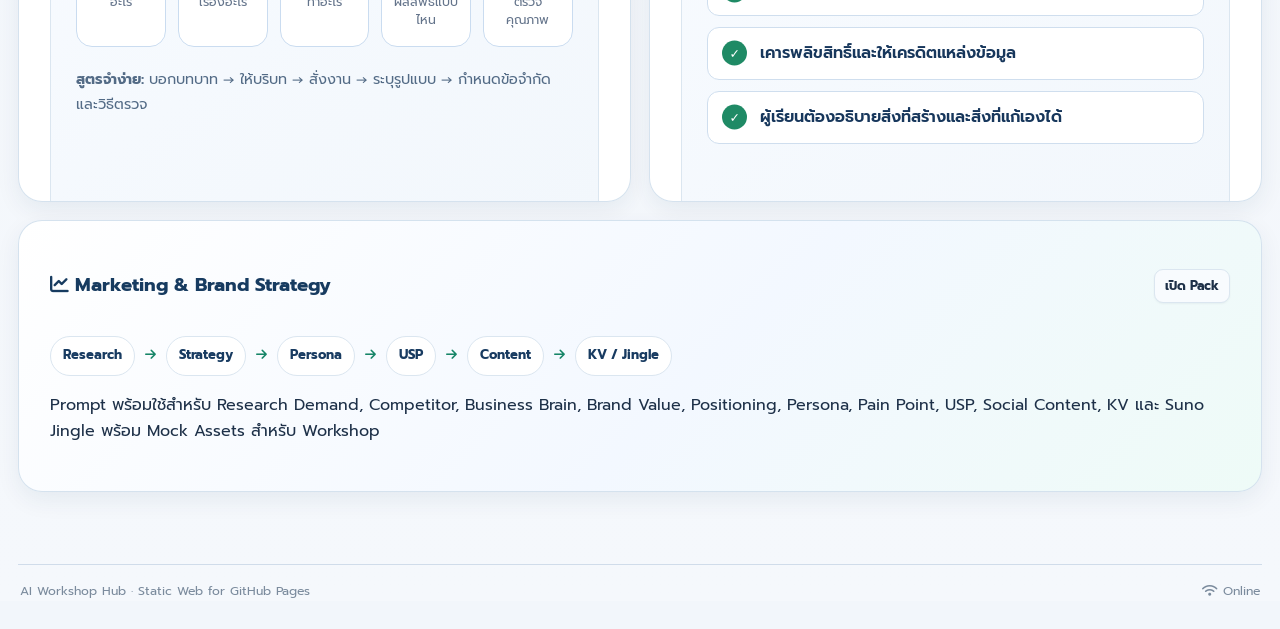
==== commit c85f9705: "new" ====
--- a/index.html
+++ b/index.html
@@ -35,10 +35,11 @@
 <header class="navbar">
 <button aria-label="กลับหน้า Day 0" class="brand-button" data-target="home-view">
 <i class="fa-solid fa-brain"></i>
-<span class="brand-name">AI Workshop Hub <span class="badge-tag">Full Production v4.10</span></span>
+<span class="brand-name">AI Workshop Hub <span class="badge-tag">Full Production v4.11</span></span>
 </button>
 <nav aria-label="เมนูหลัก" class="top-nav">
 <button aria-label="Day 0" class="nav-btn active" data-target="home-view"><i class="fa-solid fa-rocket"></i><span class="nav-label">Day 0</span></button>
+<button aria-label="Special Gemini Gems" class="nav-btn gems-nav-btn" data-target="gems-view"><i class="fa-solid fa-gem"></i><span class="nav-label nav-label-desktop">Special Gemini Gems</span><span class="nav-label nav-label-mobile">Gems</span></button>
 <button aria-label="คลังเนื้อหา" class="nav-btn" data-target="prompts-view"><i class="fa-solid fa-book-bookmark"></i><span class="nav-label">คลังเนื้อหา</span></button>
 <button aria-label="AI Bug Spotter" class="nav-btn" data-target="game-view"><i class="fa-solid fa-gamepad"></i><span class="nav-label">AI Bug Spotter</span></button>
 <button aria-label="AR / Game Lab" class="nav-btn" data-target="lab-view"><i class="fa-solid fa-vr-cardboard"></i><span class="nav-label">AR / Game Lab</span></button>
@@ -152,6 +153,53 @@
 
 </div>
 </section>
+
+<section class="view" id="gems-view">
+  <div class="gems-hero">
+    <div class="gems-hero-copy">
+      <span class="eyebrow"><i class="fa-solid fa-gem"></i> EXTERNAL GEMINI RESOURCES</span>
+      <h2>Special Gemini Gems</h2>
+      <p id="gems-description">รวม Gemini Gems พิเศษสำหรับ Workshop และงานสร้างสรรค์ คลิกเพื่อเปิดในแท็บใหม่</p>
+      <div class="gems-meta">
+        <span class="soft-badge"><i class="fa-solid fa-link"></i> External Links</span>
+        <span class="soft-badge" id="gems-count"><i class="fa-solid fa-gem"></i> กำลังโหลด...</span>
+        <span class="soft-badge"><i class="fa-solid fa-arrow-up-right-from-square"></i> เปิด New Tab</span>
+      </div>
+    </div>
+    <div class="gems-hero-icon" aria-hidden="true">
+      <i class="fa-solid fa-gem"></i>
+    </div>
+  </div>
+
+  <div class="gems-toolbar card">
+    <label class="gems-search-wrap" for="gem-search">
+      <i class="fa-solid fa-magnifying-glass"></i>
+      <input id="gem-search" type="search" placeholder="ค้นหา Gemini Gem..." autocomplete="off"/>
+    </label>
+    <button class="btn btn-secondary" id="reload-gems" type="button">
+      <i class="fa-solid fa-rotate"></i> รีเฟรชรายการ
+    </button>
+  </div>
+
+  <div class="gems-grid" id="gems-grid" aria-live="polite">
+    <article class="gem-link-card gem-loading-card">
+      <div class="gem-card-icon"><i class="fa-solid fa-spinner fa-spin"></i></div>
+      <div><h3>กำลังโหลด Gemini Gems...</h3><p>อ่านข้อมูลจากไฟล์ภายนอกของระบบ</p></div>
+    </article>
+  </div>
+
+  <div class="card gems-empty hidden" id="gems-empty">
+    <i class="fa-solid fa-magnifying-glass"></i>
+    <h3>ไม่พบรายการ</h3>
+    <p>ลองเปลี่ยนคำค้น หรือเพิ่มรายการในไฟล์ข้อมูล</p>
+  </div>
+
+  <div class="gems-source-note">
+    <i class="fa-solid fa-database"></i>
+    <span>รายการอ่านแบบ Dynamic จาก <code>data/special-gemini-gems.json</code> — เพิ่มลิงก์ใหม่ในอนาคตได้โดยไม่ต้องแก้ HTML</span>
+  </div>
+</section>
+
 <section class="view" id="prompts-view">
 <div class="sidebar-layout">
 <aside class="sidebar">
--- a/style.css
+++ b/style.css
@@ -1372,3 +1372,259 @@
   0%,65%{opacity:1}
   100%{opacity:0}
 }
+
+
+/* ---------- v4.11 Special Gemini Gems ---------- */
+.nav-label-mobile{display:none}
+
+.gems-hero{
+  position:relative;
+  overflow:hidden;
+  display:grid;
+  grid-template-columns:minmax(0,1fr) auto;
+  align-items:center;
+  gap:28px;
+  padding:clamp(28px,4vw,52px);
+  border:1px solid var(--border);
+  border-radius:30px;
+  background:
+    radial-gradient(circle at 85% 20%,rgba(94,92,230,.14),transparent 30%),
+    radial-gradient(circle at 15% 85%,rgba(31,164,131,.10),transparent 30%),
+    linear-gradient(145deg,#fff 0%,#f6f9ff 58%,#f4fffb 100%);
+  box-shadow:var(--shadow-sm);
+}
+.gems-hero h2{
+  margin:8px 0 10px;
+  font-size:clamp(2rem,4vw,3.5rem);
+  line-height:1.08;
+  color:#13395f;
+}
+.gems-hero p{
+  margin:0;
+  max-width:760px;
+  color:var(--text-muted);
+  font-size:clamp(.95rem,1.3vw,1.08rem);
+  line-height:1.75;
+}
+.gems-meta{
+  display:flex;
+  flex-wrap:wrap;
+  gap:8px;
+  margin-top:20px;
+}
+.gems-hero-icon{
+  width:clamp(105px,12vw,155px);
+  aspect-ratio:1;
+  display:grid;
+  place-items:center;
+  border-radius:32px;
+  background:linear-gradient(135deg,#275f9c,#6d4bc3 58%,#1f9b83);
+  color:#fff;
+  font-size:clamp(3rem,6vw,5rem);
+  box-shadow:0 24px 55px rgba(47,73,133,.22);
+  transform:rotate(5deg);
+}
+
+.gems-toolbar{
+  margin-top:18px;
+  display:flex;
+  align-items:center;
+  gap:12px;
+  padding:14px;
+}
+.gems-search-wrap{
+  flex:1 1 auto;
+  min-width:0;
+  min-height:44px;
+  display:flex;
+  align-items:center;
+  gap:10px;
+  padding:0 14px;
+  border:1px solid var(--border);
+  border-radius:13px;
+  background:#fff;
+  color:#7890a7;
+}
+.gems-search-wrap:focus-within{
+  border-color:#7daed2;
+  box-shadow:0 0 0 4px rgba(50,125,180,.10);
+}
+.gems-search-wrap input{
+  width:100%;
+  min-width:0;
+  border:0;
+  outline:0;
+  background:transparent;
+  color:var(--text);
+  font:inherit;
+}
+
+.gems-grid{
+  display:grid;
+  grid-template-columns:repeat(auto-fit,minmax(min(100%,320px),1fr));
+  gap:16px;
+  margin-top:18px;
+}
+.gem-link-card{
+  min-width:0;
+  min-height:235px;
+  display:flex;
+  flex-direction:column;
+  justify-content:space-between;
+  gap:18px;
+  padding:22px;
+  border:1px solid var(--border);
+  border-radius:22px;
+  background:#fff;
+  box-shadow:var(--shadow-sm);
+  transition:transform .18s ease,box-shadow .18s ease,border-color .18s ease;
+}
+.gem-link-card:hover{
+  transform:translateY(-3px);
+  border-color:#a9cce4;
+  box-shadow:0 18px 42px rgba(20,54,88,.12);
+}
+.gem-card-top{
+  display:flex;
+  align-items:flex-start;
+  gap:15px;
+}
+.gem-card-icon{
+  flex:0 0 54px;
+  width:54px;
+  height:54px;
+  display:grid;
+  place-items:center;
+  border-radius:16px;
+  background:linear-gradient(135deg,#edf6ff,#f4f0ff);
+  color:#285d92;
+  font-size:1.35rem;
+}
+.gem-card-copy{
+  min-width:0;
+}
+.gem-category{
+  display:inline-flex;
+  margin-bottom:7px;
+  padding:4px 8px;
+  border-radius:999px;
+  background:#eef6fc;
+  color:#2b6998;
+  font-size:.68rem;
+  font-weight:800;
+  letter-spacing:.025em;
+  text-transform:uppercase;
+}
+.gem-card-copy h3{
+  margin:0;
+  color:#173b60;
+  font-size:1.22rem;
+  line-height:1.35;
+}
+.gem-card-copy p{
+  margin:8px 0 0;
+  color:var(--text-muted);
+  line-height:1.65;
+  font-size:.9rem;
+}
+.gem-card-footer{
+  display:flex;
+  align-items:center;
+  justify-content:space-between;
+  gap:10px;
+  padding-top:15px;
+  border-top:1px solid #e8eef4;
+}
+.gem-host{
+  min-width:0;
+  display:flex;
+  align-items:center;
+  gap:7px;
+  color:#75899e;
+  font-size:.76rem;
+}
+.gem-host span{
+  overflow:hidden;
+  text-overflow:ellipsis;
+  white-space:nowrap;
+}
+.gem-open-btn{
+  flex:0 0 auto;
+}
+.gems-source-note{
+  margin-top:16px;
+  display:flex;
+  align-items:flex-start;
+  gap:9px;
+  padding:12px 14px;
+  border:1px dashed #c8d9e8;
+  border-radius:13px;
+  background:#f9fcff;
+  color:#60778d;
+  font-size:.82rem;
+  line-height:1.6;
+}
+.gems-source-note code{
+  color:#1f5d8c;
+  background:#edf5fb;
+  border-radius:6px;
+  padding:2px 5px;
+}
+.gems-empty{
+  margin-top:18px;
+  text-align:center;
+  color:var(--text-muted);
+}
+.gems-empty>i{
+  font-size:2rem;
+  color:#8da3b6;
+}
+.gems-empty h3{
+  color:#173b60;
+  margin:10px 0 4px;
+}
+.gem-loading-card,.gem-error-card{
+  grid-column:1/-1;
+  min-height:130px;
+  flex-direction:row;
+  align-items:center;
+  justify-content:flex-start;
+}
+
+@media(max-width:980px) and (min-width:761px){
+  .gems-hero{grid-template-columns:1fr auto}
+  .gems-hero-icon{width:110px;border-radius:24px}
+}
+
+@media(max-width:760px){
+  .top-nav{grid-template-columns:repeat(5,minmax(0,1fr))}
+  .nav-label-desktop{display:none !important}
+  .nav-label-mobile{display:block !important}
+  .gems-hero{
+    grid-template-columns:1fr;
+    padding:24px 20px;
+    border-radius:24px;
+  }
+  .gems-hero-icon{
+    display:none;
+  }
+  .gems-toolbar{
+    flex-direction:column;
+    align-items:stretch;
+  }
+  .gems-search-wrap{width:100%}
+  .gems-toolbar .btn{width:100%}
+  .gems-grid{grid-template-columns:1fr}
+  .gem-link-card{min-height:0;padding:18px}
+  .gem-card-footer{
+    align-items:stretch;
+    flex-direction:column;
+  }
+  .gem-open-btn{width:100%}
+}
+
+@media(max-width:390px){
+  .top-nav{left:6px;right:6px;gap:2px;padding:5px}
+  .nav-btn{font-size:.58rem;padding-inline:2px}
+  .gems-meta .soft-badge{font-size:.66rem}
+}
